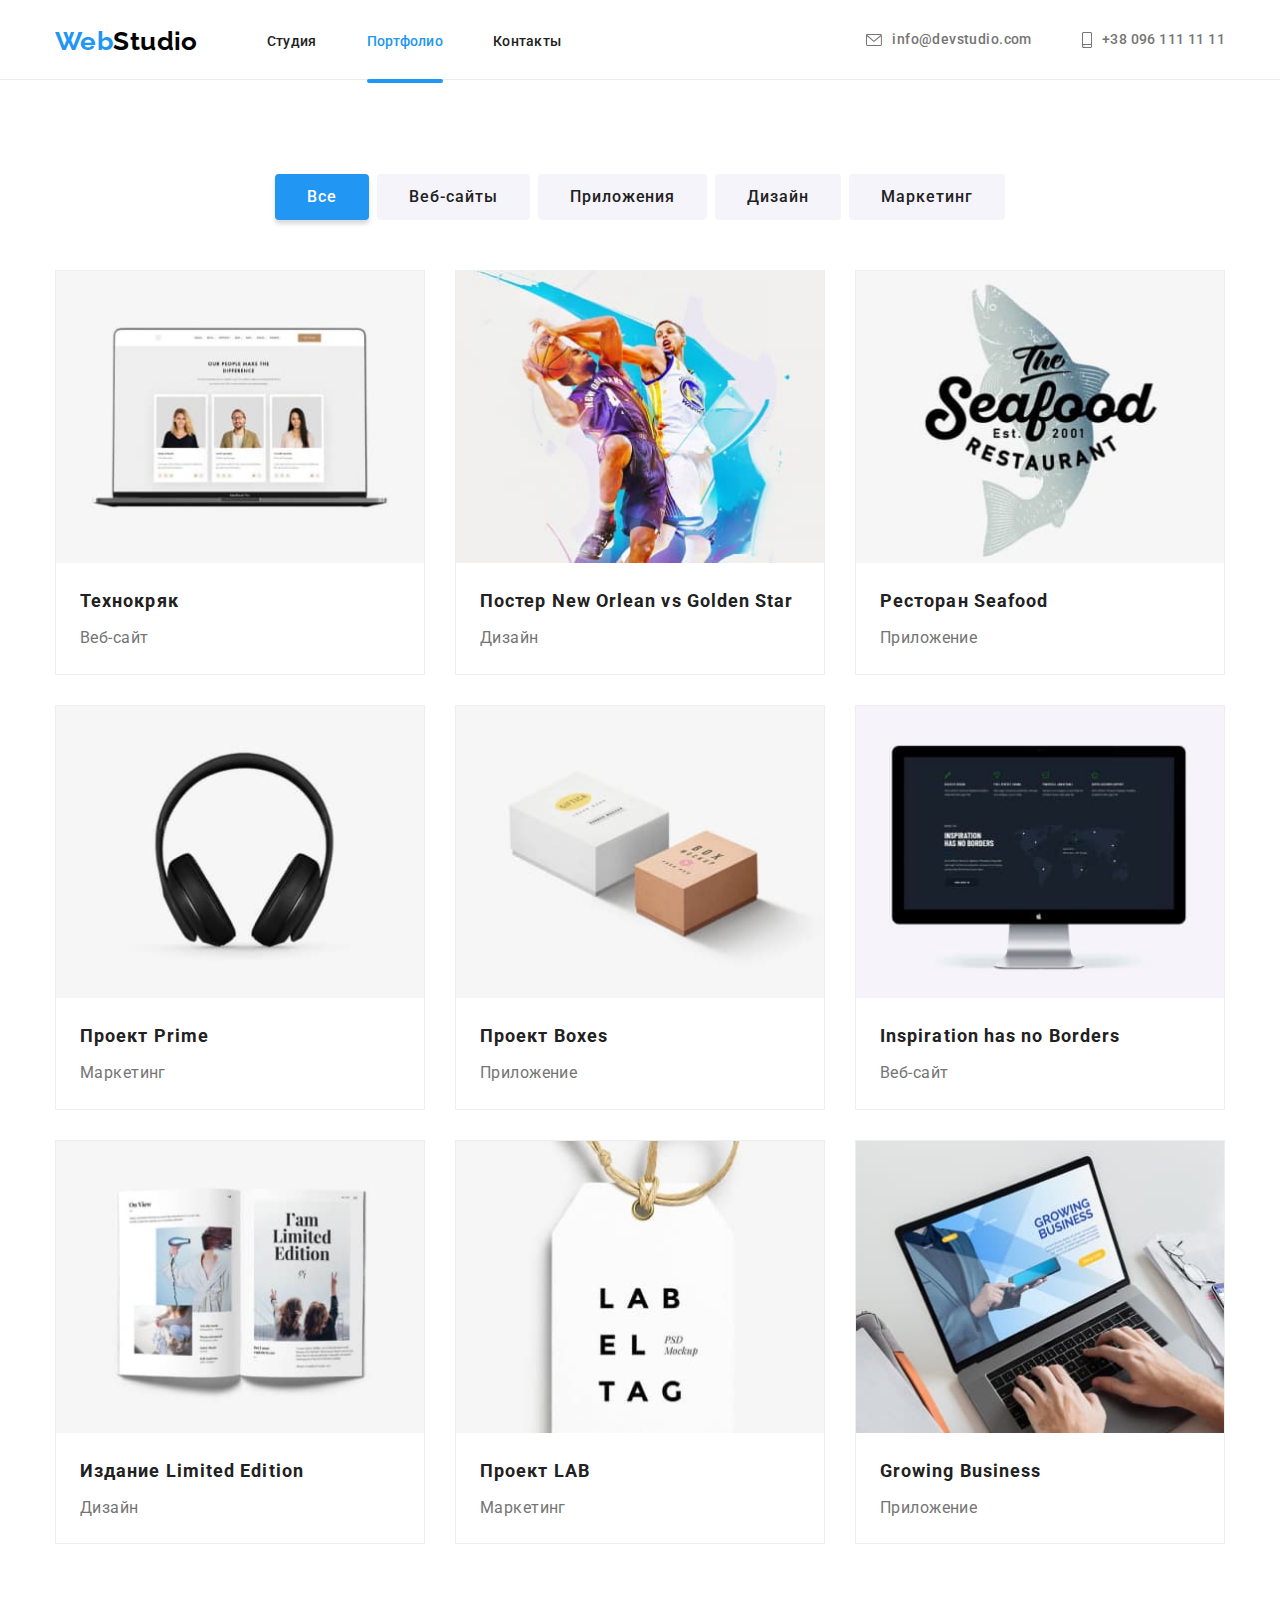
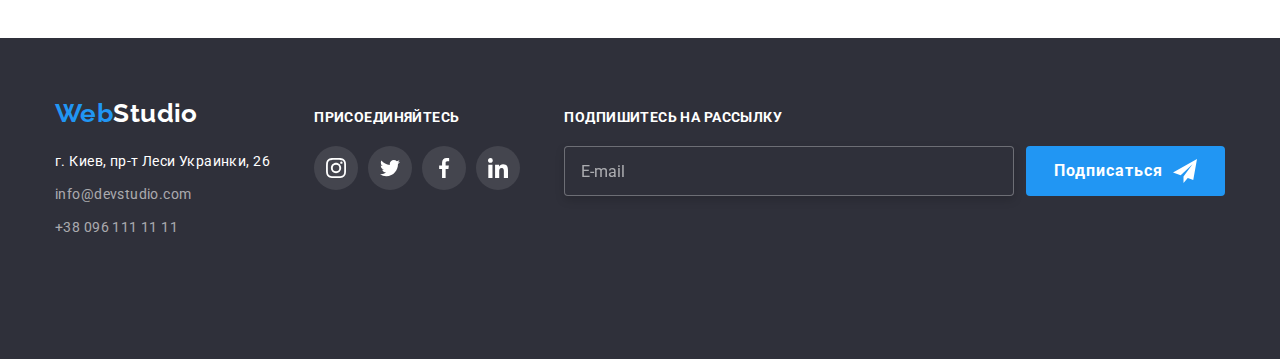
==== portfolio.html @ 96daaaf6 "Добавляет адаптивную верстку" ====
<!DOCTYPE html>
<html lang="ru">

<head>
    <meta charset="UTF-8">
    <meta http-equiv="X-UA-Compatible" content="IE=edge">
    <meta name="viewport" content="width=device-width, initial-scale=1.0">
    <title>WebStudio</title>
    <link rel="stylesheet" href="https://cdnjs.cloudflare.com/ajax/libs/modern-normalize/1.0.0/modern-normalize.min.css">
    <link rel="preconnect" href="https://fonts.gstatic.com">
    <link href="https://fonts.googleapis.com/css2?family=Raleway:wght@700&family=Roboto:wght@400;500;700;900&display=swap"
        rel="stylesheet">
    <link rel="stylesheet" href="./css/styles.min.css">

</head>

<body>

    <!-- Шапка сайта -->

    <header class="header">
        <div class="container header__container">
            <nav class="header__navigation">
                <a href="./" class="logo"><span class="logo__first">Web</span>Studio</a>   
                <button class="menu-button" type="button">
                    <svg width="40" height="40" aria-label="Переключатель мобильного меню">
                        <use class="icon-menu" href="./images/icons/icons.svg#menu"></use>
                        <use class="icon-close_menu" href="./images/icons/icons.svg#close_menu"></use>
                    </svg>
                </button>
                <div class="menu-container">
                    <ul class="menu list">
                        <li class="menu__item"><a class="link menu__link" href="./index.html">Студия</a></li>
                        <li class="menu__item"><a class="link menu__link current" href="./portfolio.html">Портфолио</a></li>
                        <li class="menu__item"><a class="link menu__link" href="">Контакты</a></li>
                    </ul>               
        
                    <ul class="list contacts-us__list">
                        <li class="contacts-us__item">
                            <a href="mailto:info@devstudio.com" class="link contacts-us__link">
                                <svg class="contacts-us__icon" width="16" height="12">
                                    <use href="./images/icons/icons.svg#envelope"></use>
                                </svg>
                                info@devstudio.com</a>
                        </li>
                        <li class="contacts-us__item">
                            <a href="tel:+380961111111" class="link contacts-us__link">
                                <svg class="contacts-us__icon" width="10" height="16">
                                    <use href="./images/icons/icons.svg#smartphone"></use>
                                </svg>  
                            +38 096 111 11 11</a>
                        </li>  
                    </ul>
                </div> 
            </nav>
         </div>
    </header>

    <!-- Наши проекты -->
    
<main>

    <section class="card-set section">
        <div class="container">
            <h1 class="visually-hidden">Наши проекты</h1>
            <ul class="list card-set__projects">
                <li class="card-set__item"><button type="button" class="button button__primary--active">Все</button></li>
                <li class="card-set__item"><button type="button" class="button button__primary">Веб-сайты</button></li>
                <li class="card-set__item"><button type="button" class="button button__primary">Приложения</button></li>
                <li class="card-set__item"><button type="button" class="button button__primary">Дизайн</button></li>
                <li class="card-set__item"><button type="button" class="button button__primary">Маркетинг</button></li>
            </ul>
            
            <ul class="list projects">
                <li class="projects__item">
                    <a class="link projects__link" href="">
                        <div class="projects__overlay">
                            <p class="projects__text">Технокряк это современная площадка распространения коронавируса. Компании используют эту платформу для цифрового шпионажа и атак на защищённые сервера конкурентов.</p>
                            <img src="./images/portfolio/img-0.jpg" alt="" width="370">
                        </div>
                    <div class="projects__description">
                        <h2 class="projects__title">Технокряк</h2>
                        <p class="projects__direction">Веб-сайт</p>
                    </div>
                    </a>
                </li>
                <li class="projects__item">
                    <a class="link projects__link" href="">
                        <div class="projects__overlay">
                            <p class="projects__text">Технокряк это современная площадка распространения коронавируса. Компании используют эту платформу для цифрового шпионажа и атак на защищённые сервера конкурентов.</p>
                            <img src="./images/portfolio/img-1.jpg" alt="" width="370">
                        </div>
                    <div class="projects__description">
                        <h2 class="projects__title">Постер New Orlean vs Golden Star</h2>
                        <p class="projects__direction">Дизайн</p>
                    </div>
                    </a>
                </li>
                <li class="projects__item">
                    <a class="link projects__link" href="">
                        <div class="projects__overlay">
                            <p class="projects__text">Технокряк это современная площадка распространения коронавируса. Компании используют эту платформу для цифрового шпионажа и атак на защищённые сервера конкурентов.</p>
                            <img src="./images/portfolio/img-2.jpg" alt="" width="370">
                        </div>
                    <div class="projects__description">
                        <h2 class="projects__title">Ресторан Seafood</h2>
                        <p class="projects__direction">Приложение</p>
                    </div>
                    </a>
                </li>
                <li class="projects__item">
                    <a class="link projects__link" href="">
                        <div class="projects__overlay">
                            <p class="projects__text">Технокряк это современная площадка распространения коронавируса. Компании используют эту платформу для цифрового шпионажа и атак на защищённые сервера конкурентов.</p>
                            <img src="./images/portfolio/img-3.jpg" alt="" width="370">
                        </div>
                    <div class="projects__description">
                        <h2 class="projects__title">Проект Prime</h2>
                        <p class="projects__direction">Маркетинг</p>
                    </div>
                    </a>
                </li>
                <li class="projects__item">
                    <a class="link projects__link" href="">
                        <div class="projects__overlay">
                            <p class="projects__text">Технокряк это современная площадка распространения коронавируса. Компании используют эту платформу для цифрового шпионажа и атак на защищённые сервера конкурентов.</p>
                            <img src="./images/portfolio/img-4.jpg" alt="" width="370">
                        </div>
                    <div class="projects__description">
                        <h2 class="projects__title">Проект Boxes</h2>
                        <p class="projects__direction">Приложение</p>
                    </div>
                    </a>
                </li>
                <li class="projects__item">
                    <a class="link projects__link" href="">
                        <div class="projects__overlay">
                            <p class="projects__text">Технокряк это современная площадка распространения коронавируса. Компании используют эту платформу для цифрового шпионажа и атак на защищённые сервера конкурентов.</p>
                            <img src="./images/portfolio/img-5.jpg" alt="" width="370">
                        </div>
                    <div class="projects__description">
                        <h2 class="projects__title">Inspiration has no Borders</h2>
                        <p class="projects__direction">Веб-сайт</p>
                    </div>
                    </a>
                </li>
                <li class="projects__item">
                    <a class="link projects__link" href="">
                        <div class="projects__overlay">
                            <p class="projects__text">Технокряк это современная площадка распространения коронавируса. Компании используют эту платформу для цифрового шпионажа и атак на защищённые сервера конкурентов.</p>
                            <img src="./images/portfolio/img-6.jpg" alt="" width="370">
                        </div>
                    <div class="projects__description">
                        <h2 class="projects__title">Издание Limited Edition</h2>
                        <p class="projects__direction">Дизайн</p>
                    </div>
                    </a>
                </li>
                <li class="projects__item">
                    <a class="link projects__link" href="">
                        <div class="projects__overlay">
                            <p class="projects__text">Технокряк это современная площадка распространения коронавируса. Компании используют эту платформу для цифрового шпионажа и атак на защищённые сервера конкурентов.</p>
                            <img src="./images/portfolio/img-7.jpg" alt="" width="370">
                        </div>
                    <div class="projects__description">
                        <h2 class="projects__title">Проект LAB</h2>
                        <p class="projects__direction">Маркетинг</p>
                    </div>
                    </a>
                </li>
                <li class="projects__item">
                    <a class="link projects__link" href="">
                        <div class="projects__overlay">
                            <p class="projects__text">Технокряк это современная площадка распространения коронавируса. Компании используют эту платформу для цифрового шпионажа и атак на защищённые сервера конкурентов.</p>
                            <img src="./images/portfolio/img-8.jpg" alt="" width="370">
                        </div>
                    <div class="projects__description">
                        <h2 class="projects__title">Growing Business</h2>
                        <p class="projects__direction">Приложение</p>
                    </div>
                    </a>
                </li>
                
            </ul>
        </div>                
    </section>
</main>
        
      <!-- Футер -->

      <footer class="section footer">
        <div class="container footer__item">
            <div class="footer__contacts">
                <div class="footer__address">
                    <a href="./" class="logo logo--write"><span class="logo__first">Web</span>Studio</a>
                </div>
                <address>
                    <p  class="footer__title">г. Киев, пр-т Леси Украинки, 26</p>
                    <ul class="list footer__list">
                        <li class="footer__mail"><a href="mailto:info@devstudio.com" class="link footer__link">info@devstudio.com</a></li>
                        <li class="tel"><a href="tel:+380961111111" class="link footer__link">+38 096 111 11 11</a></li>
                    </ul>
                </address>
            </div>
            
            <div class="connection">
                <p class="connection__text">присоединяйтесь</p>
            <ul class="list connection__list">
                <li class="connection__item">
                    <a class="link connection__link" href="" target="_blank" rel="noopener noreferrer">
                        <svg class="icon" width="20" height="20">
                            <use href="./images/icons/icons.svg#instagram"></use>
                        </svg>
                    </a>
                </li>
                <li class="connection__item">
                    <a class="link connection__link" href="" target="_blank" rel="noopener noreferrer">
                        <svg class="icon" width="20" height="20">
                            <use href="./images/icons/icons.svg#twitter"></use>
                        </svg>
                    </a>
                </li>
                <li class="connection__item">
                    <a class="link connection__link" href="" target="_blank" rel="noopener noreferrer">
                        <svg class="icon" width="20" height="20">
                            <use href="./images/icons/icons.svg#facebook"></use>
                        </svg>
                    </a>
                </li>
                <li class="connection__item">
                    <a class="link connection__link" href="" target="_blank" rel="noopener noreferrer">
                        <svg class="icon" width="20" height="20">
                            <use href="./images/icons/icons.svg#linkedin"></use>
                        </svg>
                    </a>
                </li>
            </ul>
            </div>

            <!-- Форма в футере -->

            <div class="footer-form">
                <p class="footer-form__text">Подпишитесь на рассылку</p>
                <form class="subscription">                        
                        <div class="subscription__mail">
                            <label for="mail"></label>
                            <input type="email" class="subscription__input" name="mail" id="mail" placeholder="E-mail" />
                        </div>                  
                        <div class="footer-form__button">
                            <button class="button subscription__button" type="submit">Подписаться
                                <svg class="subscription__icon subscription__icon--end" width="24" height="24">
                                    <use href="./images/icons/icons.svg#icon-send"></use>
                                </svg>
                            </button>
                        </div>                       
                </form>
            </div>
        </div>    
    </footer>  
</body>

</html>
---- css/styles.min.css ----
:root{--primary-text-color: #757575;--title-text-color: #212121;--accent-color: #2196f3;--primary-write-color: #ffffff;--complementary-color: rgba(255, 255, 255, 0.6);--background-button-color: #f5f4fa;--logo-color: #000000;--background-section-color: #2f303a;--secondary-bg-color: #188ce8;--regular-font-weight: 400;--medium-font-weight: 500;--bold-font-weight: 700;--black-font-weight: 900;--main-font-size: 14px;--secondary-font-size: 16px;--main-transition: 250ms cubic-bezier(0.4, 0, 0.2, 1)}.hero__button:hover,.hero__button:focus,.button__modal-send:hover,.button__modal-send:focus{background-color:var(--secondary-bg-color);box-shadow:0px 4px 4px rgba(0,0,0,0.15)}body{background-color:var(--primary-write-color);color:var(--primary-text-color);font-family:Roboto, sans-serif;font-weight:var(--regular-font-weight);font-size:var(--main-font-size);line-height:1.7;letter-spacing:0.03em}.visually-hidden{position:absolute !important;clip:rect(1px 1px 1px 1px);clip:rect(1px, 1px, 1px, 1px);padding:0 !important;border:0 !important;height:1px !important;width:1px !important;overflow:hidden}h1,h2,h3,h4,h5,h6,p,ul{margin:0px;padding:0px}.link{text-decoration:none;color:inherit}.list{list-style:none}.section{width:100%}@media screen and (max-width: 480px), screen and (min-width: 480px){.section{padding-bottom:60px}}@media screen and (min-width: 768px){.section{padding-bottom:60px}}@media screen and (min-width: 1200px){.section{padding-bottom:94px}}img{display:block;max-width:100%;height:auto}.button{color:var(--primary-write-color);background-color:var(--accent-color);font-weight:var(--bold-font-weight);font-size:var(--secondary-font-size);line-height:1.87;align-items:center;text-align:center;letter-spacing:0.06em;cursor:pointer;padding:10px 32px;border:transparent;border-radius:4px;transition:background-color var(--main-transition),box-shadow var(--main-transition)}.logo{font-family:raleway, sans-serif;color:var(--logo-color);font-weight:var(--bold-font-weight);font-size:26px;line-height:1.2;text-decoration:none}@media screen and (max-width: 480px), screen and (min-width: 480px){.logo{padding-top:16px;padding-bottom:16px}}.logo__first{color:var(--accent-color)}.container{margin-left:auto;margin-right:auto;padding-left:15px;padding-right:15px}@media screen and (max-width: 480px), screen and (min-width: 480px){.container{width:480px}}@media screen and (min-width: 768px){.container{width:768px}}@media screen and (min-width: 1200px){.container{width:1200px}}.header{display:flex;border-bottom:1px solid #ECECEC}@media screen and (min-width: 480px), screen and (max-width: 480px){.header{height:60px}}@media screen and (min-width: 768px){.header{height:80px}}@media screen and (min-width: 1200px){.header{display:flex}}.header__navigation{display:flex;align-items:center}@media screen and (max-width: 480px), screen and (min-width: 480px){.header__navigation{justify-content:space-between}}@media screen and (min-width: 1200px){.header__navigation{display:flex;align-items:center}}@media screen and (min-width: 768px){.menu-button{display:none}}@media screen and (max-width: 480px), screen and (min-width: 480px){.menu-container{display:none}}@media screen and (min-width: 768px){.menu-container{display:block;display:flex;justify-content:center}}@media screen and (min-width: 768px){.menu__list{display:flex;margin-left:auto}}.menu{display:flex}@media screen and (min-width: 1200px){.menu{margin-left:auto;align-items:center}}@media screen and (min-width: 768px){.menu__item:not(:last-child){margin-right:50px}}@media screen and (min-width: 1200px){.menu__item:not(:last-child){margin-right:50px}}.menu__link{display:block;padding-top:32px;padding-bottom:32px}.menu,.menu__link{color:var(--title-text-color);font-weight:var(--medium-font-weight);line-height:1.14;list-style:none;letter-spacing:0.02em;transition:color var(--main-transition)}.menu:hover,.menu:focus,.menu__link:hover,.menu__link:focus{color:var(--accent-color)}.menu__link.current{color:var(--accent-color)}.menu__item{position:relative;align-items:baseline}.menu__link.current::after{content:'';position:absolute;bottom:-1px;left:0;width:100%;height:4px;background:#2196F3;border-radius:2px}.contacts-us__list{display:flex;margin-left:auto}@media screen and (min-width: 768px){.contacts-us__list{display:inline;margin-left:84px;padding-top:21px;padding-bottom:21px}}@media screen and (min-width: 1200px){.contacts-us__list{display:flex;margin-left:305px;padding-top:0;padding-bottom:0}}@media screen and (min-width: 1200px){.contacts-us__item:not(:first-child){margin-left:50px}}@media screen and (min-width: 768px){.contacts-us__item:not(:last-child){margin-bottom:4px}}.contacts-us__link{display:flex;color:var(--primary-text-color);font-weight:var(--medium-font-weight);line-height:1.14;align-items:center;transition:color var(--main-transition)}.contacts-us__link:hover,.contacts-us__link:focus{color:var(--accent-color)}@media screen and (min-width: 768px){.contacts-us__link{padding-top:0;padding-bottom:0}}@media screen and (min-width: 1200px){.contacts-us__link{padding-top:32px;padding-bottom:32px}}.contacts-us__icon{margin-right:10px;fill:currentColor;display:inline-block}.hero{display:flex;background-color:var(--background-section-color);text-align:center;max-width:1600px;margin-left:auto;margin-right:auto;background-image:linear-gradient(rgba(47,48,58,0.4), rgba(47,48,58,0.4)),url(../images/hero/fonhero.jpg);background-size:cover;background-repeat:no-repeat;background-position:center}@media screen and (max-width: 480px), screen and (min-width: 480px){.hero{padding-top:118px;padding-bottom:118px}}@media screen and (min-width: 768px){.hero{padding-top:118px;padding-bottom:118px}}@media screen and (min-width: 1200px){.hero{padding-top:200px;padding-bottom:200px}}.hero__title{color:var(--primary-write-color);font-weight:var(--black-font-weight);text-align:center;letter-spacing:0.06em;text-transform:uppercase;margin-bottom:30px;margin-left:auto;margin-right:auto}@media screen and (max-width: 480px), screen and (min-width: 480px){.hero__title{font-size:26px;line-height:1.61}}@media screen and (min-width: 768px){.hero__title{font-size:26px;line-height:1.61}}@media screen and (min-width: 1200px){.hero__title{font-size:44px;line-height:1.36}}@media screen and (max-width: 480px), screen and (min-width: 480px){.features{padding-top:60px}}@media screen and (min-width: 768px){.features{padding-top:60px}}@media screen and (min-width: 1200px){.features{padding-top:94px}}@media screen and (min-width: 768px){.features__item{width:calc((100%-60px) / 2);width:354px;margin-right:30px;margin-bottom:30px}}@media screen and (min-width: 1200px){.features__item{width:270px}}.features__item::before{content:"";display:inline-flex;height:120px;background-repeat:no-repeat;background-position:center;background-color:var(--background-button-color);border-radius:4px;margin-bottom:30px}@media screen and (max-width: 480px), screen and (min-width: 480px){.features__item::before{width:450px}}@media screen and (min-width: 768px){.features__item::before{width:354px}}@media screen and (min-width: 1200px){.features__item::before{width:270px}}.features__icon-antenna::before{background-image:url(../images/icons/antenna.svg)}.features__icon-clock::before{background-image:url(../images/icons/clock.svg)}.features__icon-diagram::before{background-image:url(../images/icons/diagram.svg)}.features__icon-astronaut::before{background-image:url(../images/icons/astronaut.svg)}@media screen and (min-width: 768px){.features__list{display:flex;flex-wrap:wrap;margin-right:-30px;margin-bottom:-30px}}@media screen and (min-width: 1200px){.features__list{display:flex}}.features__heading,.features__item-title{color:var(--title-text-color)}.features__item-title{font-size:var(--main-font-size);font-weight:var(--bold-font-weight);line-height:1.14;letter-spacing:0.03em;text-transform:uppercase;margin-bottom:10px}@media screen and (max-width: 480px), screen and (min-width: 480px){.features__item-title{text-align:center}}@media screen and (min-width: 768px){.features__item-title{text-align:start}}@media screen and (min-width: 1200px){.features__item-title{text-align:start}}@media screen and (max-width: 480px), screen and (min-width: 480px){.work-list{display:none}}@media screen and (min-width: 1200px){.work-list{display:block}}.work-list__list{display:flex}.work-list__heading{color:var(--title-text-color);font-weight:var(--bold-font-weight);font-size:36px;line-height:1.16;text-align:center}.work-list__heading{margin-bottom:50px}.work-list__item{position:relative}.work-list__item:not(:last-child){margin-right:30px}.work-list__text-image{position:absolute;display:flex;background-color:rgba(47,48,58,0.8);bottom:0;width:100%;height:70px;font-weight:var(--bold-font-weight);font-size:var(--main-font-size);line-height:1.14;align-items:center;justify-content:center;text-transform:uppercase;color:#FFFFFF}.team{background-color:#f5f4fa}@media screen and (max-width: 480px), screen and (min-width: 480px){.team{padding-top:60px}}@media screen and (min-width: 1200px){.team{padding-top:94px}}@media screen and (max-width: 480px), screen and (min-width: 480px){.team__list{display:flex;flex-wrap:wrap;justify-content:center}}@media screen and (min-width: 768px){.team__list{margin-right:-30px;margin-bottom:-30px}}@media screen and (min-width: 1200px){.team__list,.team__social-list{display:inline-flex}}@media screen and (min-width: 1200px){.team__card:not(:last-child){margin-right:30px}}.team__name{color:var(--title-text-color);font-weight:var(--medium-font-weight);font-size:var(--secondary-font-size);line-height:1.18;text-align:center;margin-bottom:10px}.team__profession{font-size:var(--secondary-font-size);line-height:1.18;text-align:center;margin-bottom:16px}.team__social-link{display:flex;justify-content:center;align-items:center;width:44px;height:44px;border-radius:50%;fill:#AFB1B8;transition:background-color var(--main-transition),fill var(--main-transition)}.team__social-link:hover,.team__social-link:focus{background-color:var(--accent-color);fill:var(--primary-write-color)}@media screen and (max-width: 480px), screen and (min-width: 480px){.team__social-item{display:inline-flex}}.team__social-item:not(:last-child){margin-right:10px}.team__heading{color:var(--title-text-color);font-weight:var(--bold-font-weight);text-align:center}@media screen and (max-width: 480px), screen and (min-width: 480px){.team__heading{font-size:28px;line-height:1.17;margin-bottom:30px}}@media screen and (min-width: 768px){.team__heading{font-size:28px;line-height:1.17;margin-bottom:30px}}@media screen and (min-width: 1200px){.team__heading{font-size:36px;line-height:1.16;margin-bottom:50px}}.team__card{background-color:var(--primary-write-color);box-shadow:0px 1px 3px rgba(0,0,0,0.12),0px 1px 1px rgba(0,0,0,0.14),0px 2px 1px rgba(0,0,0,0.2);border-radius:0px 0px 4px 4px;text-align:center}@media screen and (max-width: 480px), screen and (min-width: 480px){.team__card{margin-bottom:30px}}@media screen and (min-width: 768px){.team__card{width:calc((100%-60px) / 2);width:354px;margin-right:30px;margin-bottom:30px}}@media screen and (min-width: 1200px){.team__card{max-width:270px}}@media screen and (max-width: 480px), screen and (min-width: 480px){.team__photo{display:inline;justify-content:center;width:450px}}@media screen and (min-width: 768px){.team__photo{width:354px}}@media screen and (min-width: 1200px){.team__photo{width:270px}}.team__contacts{padding:30px 32px 30px 32px;justify-content:center}@media screen and (max-width: 480px), screen and (min-width: 480px){.work-list{display:none}}@media screen and (min-width: 1200px){.work-list{display:block}}.work-list__list{display:flex}.work-list__heading{color:var(--title-text-color);font-weight:var(--bold-font-weight);font-size:36px;line-height:1.16;text-align:center}.work-list__heading{margin-bottom:50px}.work-list__item{position:relative}.work-list__item:not(:last-child){margin-right:30px}.work-list__text-image{position:absolute;display:flex;background-color:rgba(47,48,58,0.8);bottom:0;width:100%;height:70px;font-weight:var(--bold-font-weight);font-size:var(--main-font-size);line-height:1.14;align-items:center;justify-content:center;text-transform:uppercase;color:#FFFFFF}@media screen and (max-width: 480px), screen and (min-width: 480px){.clients{padding-top:60px}}@media screen and (min-width: 768px){.clients{padding-top:60px}}@media screen and (min-width: 1200px){.clients{padding-top:94px}}.clients__heading{font-weight:var(--bold-font-weight);text-align:center;color:var(--title-text-color)}@media screen and (max-width: 480px), screen and (min-width: 480px){.clients__heading{font-size:28px;line-height:1.17;margin-bottom:30px}}@media screen and (min-width: 768px){.clients__heading{font-size:28px;line-height:1.17;margin-bottom:30px}}@media screen and (min-width: 1200px){.clients__heading{font-size:36px;line-height:1.16;margin-bottom:50px}}.clients__list{display:flex;flex-wrap:wrap}@media screen and (max-width: 480px), screen and (min-width: 480px){.clients__list{display:flex;flex-wrap:wrap;margin-right:-15px;margin-bottom:-30px}}@media screen and (min-width: 768px){.clients__list{display:flex;flex-wrap:wrap;margin-right:-30px;margin-bottom:-30px}}.clients__link{display:inline-flex;width:170px;height:92px;border:1px solid #AFB1B8;border-radius:4px;justify-content:center;align-items:center;fill:#AFB1B8;transition:fill var(--main-transition),border-color var(--main-transition)}.clients__link:hover,.clients__link:focus{fill:var(--accent-color);border-color:var(--accent-color)}@media screen and (max-width: 480px), screen and (min-width: 480px){.clients__link{width:210px}}@media screen and (min-width: 768px){.clients__link{width:226px}}@media screen and (min-width: 1200px){.clients__link{width:170px}}@media screen and (max-width: 480px), screen and (min-width: 480px){.clients__item{width:calc((100%-60px) / 2);width:210px;margin-right:15px;margin-bottom:30px}}@media screen and (min-width: 768px){.clients__item{width:calc((100%-60px) / 3);width:226px;margin-right:30px;margin-bottom:30px}}@media screen and (min-width: 1200px){.clients__item{width:170px}}.footer{background-color:var(--background-section-color);padding-top:60px;padding-bottom:60px}@media screen and (min-width: 768px) and (max-width: 1199px){.footer-adr:not(:last-child){margin-bottom:60px}}@media screen and (max-width: 480px), screen and (min-width: 480px){.footer__item{margin-left:auto;margin-right:auto}}@media screen and (min-width: 768px){.footer__item{display:flex;flex-wrap:wrap;justify-content:center}}@media screen and (min-width: 1200px){.footer__item{display:flex;justify-content:space-between;align-items:baseline}}@media screen and (max-width: 480px), screen and (min-width: 480px){.footer__contacts{text-align:center;margin-bottom:60px}}@media screen and (min-width: 768px){.footer__contacts{margin-right:165px}}@media screen and (min-width: 1200px){.footer__contacts{margin-right:0;text-align:start}}.footer__address{display:inline-block;margin-bottom:20px}.footer__address .logo{padding:0}.logo--write{color:var(--primary-write-color)}.footer__title{font-style:normal;color:var(--primary-write-color);line-height:1.7;margin-bottom:9px}.footer__link{font-style:normal;list-style:none;color:var(--complementary-color);line-height:1.7;transition:color var(--main-transition)}.footer__link:hover,.footer__link:focus{color:var(--accent-color)}.footer__mail{margin-bottom:9px}@media screen and (max-width: 480px), screen and (min-width: 480px){.connection{text-align:center;margin-bottom:60px}}@media screen and (min-width: 768px) and (max-width: 1199px){.connection{text-align:center}}@media screen and (min-width: 1200px){.connection{text-align:start}}.connection__text{font-weight:var(--bold-font-weight);line-height:1.14;text-transform:uppercase;color:var(--primary-write-color);margin-bottom:20px}.connection__list{display:inline-flex}.connection__link{display:flex;background-color:rgba(255,255,255,0.1);justify-content:center;align-items:center;width:44px;height:44px;border-radius:50%;fill:#FFFFFF;transition:background-color var(--main-transition)}.connection__link:hover,.connection__link:focus{background-color:var(--accent-color)}.connection__item:not(:last-child){margin-right:10px}.footer-form__text{color:var(--primary-write-color);font-weight:var(--bold-font-weight);line-height:1.14;text-transform:uppercase;margin-bottom:20px}@media screen and (max-width: 480px), screen and (min-width: 480px){.footer-form__text{text-align:center}}@media screen and (min-width: 768px) and (max-width: 1199px){.footer-form__text{text-align:center}}@media screen and (min-width: 1200px){.footer-form__text{text-align:start}}.subscription{display:flex;align-items:center}@media screen and (max-width: 480px), screen and (min-width: 480px){.subscription{display:block}}@media screen and (min-width: 768px){.subscription{display:block}}@media screen and (min-width: 1200px){.subscription{display:flex}}@media screen and (max-width: 480px), screen and (min-width: 480px){.subscription__mail{margin-bottom:20px}}@media screen and (min-width: 768px){.subscription__mail{margin-bottom:20px}}@media screen and (min-width: 768px) and (min-width: 1200px){.subscription__mail{margin-bottom:0}}.subscription__input{width:358px;height:50px;border:1px solid rgba(255,255,255,0.3);font-size:var(--secondary-font-size);line-height:1.25;color:rgba(255,255,255,0.6);filter:drop-shadow(0px 4px 4px rgba(0,0,0,0.15));border-radius:4px;padding-left:16px;background:var(--background-section-color)}.subscription__input::placeholder{font-size:var(--secondary-font-size);line-height:1.25;color:rgba(255,255,255,0.6)}@media screen and (max-width: 480px), screen and (min-width: 480px){.subscription__input{width:450px}}@media screen and (min-width: 768px) and (max-width: 1199px){.subscription__input{width:450px}}@media screen and (max-width: 480px), screen and (min-width: 480px){.footer-form__button{display:flex}}@media screen and (min-width: 768px) and (max-width: 1199px){.footer-form__button{display:flex}}.subscription__button{display:inline-flex;padding:10px 28px 10px 28px}.subscription__button:hover,.subscription__button:focus{background-color:var(--secondary-bg-color)}@media screen and (max-width: 480px), screen and (min-width: 480px){.subscription__button{margin-left:auto;margin-right:auto}}@media screen and (min-width: 768px) and (max-width: 1199px){.subscription__button{margin-left:auto;margin-right:auto}}@media screen and (min-width: 1200px){.subscription__button{margin-left:12px}}.subscription__icon--end{margin-left:10px}.card-set{padding-top:94px}.card-set__projects{display:flex;justify-content:center;margin-bottom:50px}.card-set__item:not(:last-child){margin-right:8px}.button__primary{color:var(--title-text-color);background-color:var(--background-button-color);font-weight:var(--medium-font-weight);line-height:1.62}.button__primary:hover,.button__primary:focus{color:var(--primary-write-color);background-color:var(--accent-color);box-shadow:0px 4px 4px rgba(0,0,0,0.15)}.button__primary--active{color:var(--primary-write-color);background-color:var(--accent-color);font-weight:var(--medium-font-weight);line-height:1.62;box-shadow:0px 4px 4px rgba(0,0,0,0.15)}.projects{display:flex;flex-wrap:wrap;margin-right:-30px;margin-bottom:-30px}.projects__title{color:var(--title-text-color);font-weight:var(--bold-font-weight);font-size:18px;line-height:2;letter-spacing:0.06em}.projects__direction{color:var(--primary-text-color);font-weight:var(--regular-font-weight);font-size:var(--secondary-font-size);line-height:1.9}.projects__title{margin-bottom:4px}.projects__item{background-color:var(--primary-write-color);flex-basis:calc((100%-60px) / 3);max-width:370px;margin-right:30px;margin-bottom:30px;border:1px solid #eeeeee}.projects__overlay{position:relative;overflow:hidden}.projects__text{position:absolute;width:100%;height:100%;padding:63px 24px 63px 24px;color:var(--primary-write-color);font-size:18px;line-height:1.55;background-color:rgba(33,150,243,0.9);opacity:0;transform:translatey(100%);transition:transform var(--main-transition),opacity var(--main-transition)}.projects__link:hover .projects__text,.projects__link:focus .projects__text{opacity:1;transform:translatey(0)}.projects__link{display:block;transition:box-shadow var(--main-transition)}.projects__link:hover,.projects__link:focus{box-shadow:0px 1px 1px rgba(0,0,0,0.12),0px 4px 4px rgba(0,0,0,0.06),1px 4px 6px rgba(0,0,0,0.16)}.projects__description{padding:20px 24px}.backdrop{position:fixed;top:0;left:0;width:100%;height:100%;background-color:rgba(0,0,0,0.2);opacity:1;transition:opacity var(--main-transition)}.backdrop.is-hidden{visibility:hidden;opacity:0;pointer-events:none}.backdrop.is-hidden .modal{transform:translate(-50%, -50%) scale(1.02)}.modal{position:absolute;left:50%;top:50%;min-width:528px;min-height:581px;background-color:#FFFFFF;box-shadow:0px 1px 3px rgba(0,0,0,0.12),0px 1px 1px rgba(0,0,0,0.14),0px 2px 1px rgba(0,0,0,0.2);border-radius:4px;visibility:visible;padding-top:40px;padding-left:40px;padding-right:40px;padding-bottom:40px;transform:translate(-50%, -50%) scale(1);transition:transform var(--main-transition)}.modal__close{position:absolute;display:flex;align-items:center;justify-content:center;top:8px;right:8px;width:30px;height:30px;border-radius:50%;background-color:#ffffff;border:1px solid rgba(0,0,0,0.1);transition:fill var(--main-transition)}.modal__close:hover,.modal__close:focus{cursor:pointer;fill:var(--accent-color)}.modal__heading{font-weight:var(--bold-font-weight);font-size:20px;line-height:1.15;text-align:center;color:var(--title-text-color);padding-bottom:12px}.modal-form__name,.modal-form__tel,.modal-form__mail{margin-bottom:10px}.modal-form__label,.check{font-weight:var(--regular-font-weight);font-size:12px;line-height:1.16;letter-spacing:0.01em;color:var(--primary-text-color)}.modal-form__line{position:relative}.modal-form__input{width:100%;height:40px;padding-left:42px;border:1px solid rgba(33,33,33,0.2);border-radius:4px;cursor:pointer;outline:0;transition:border var(--main-transition)}.modal-form__input:focus{border:1px solid var(--accent-color);outline-color:var(--accent-color)}.modal-form__input:focus+.modal-form__icon{fill:var(--accent-color)}.modal-form__icon{position:absolute;left:12px;top:50%;transform:translateY(-50%);transition:fill var(--main-transition)}.modal-form__comment{margin-bottom:20px}.modal-form__comment-input{width:100%;resize:none;border:1px solid rgba(33,33,33,0.2);border-radius:4px;cursor:pointer;padding:12px 16px 12px 16px;outline:0;transition:outline-color var(--main-transition),border var(--main-transition)}.modal-form__comment-input::placeholder{font-size:12px;line-height:1.16;letter-spacing:0.01em;color:rgba(117,117,117,0.5)}.modal-form__comment-input:focus{border:1px solid var(--accent-color);outline-color:var(--accent-color)}.modal-form__agreement{margin-bottom:30px}.modal-form__check-label{display:flex;align-items:center;justify-content:center;cursor:pointer}.modal-form__check{position:absolute;-webkit-appearance:none;-moz-appearance:none;appearance:none}.modal-form__check:checked+.modal-form__icon-check{background-color:var(--accent-color);background-image:var(--accent-color);border-radius:2px}.modal-form__icon-check{display:inline-block;width:16px;height:15px;background-image:url(../images/icons/border-check.svg);background-color:#fff;margin-right:7px;transition:background-color var(--main-transition)}.modal-form__checkbox-text{line-height:1.71;color:var(--primary-text-color)}.modal-form__link{color:var(--accent-color)}.button__modal-send{display:block;padding:10px 55px 10px 55px;margin-left:auto;margin-right:auto}
/*# sourceMappingURL=styles.min.css.map */
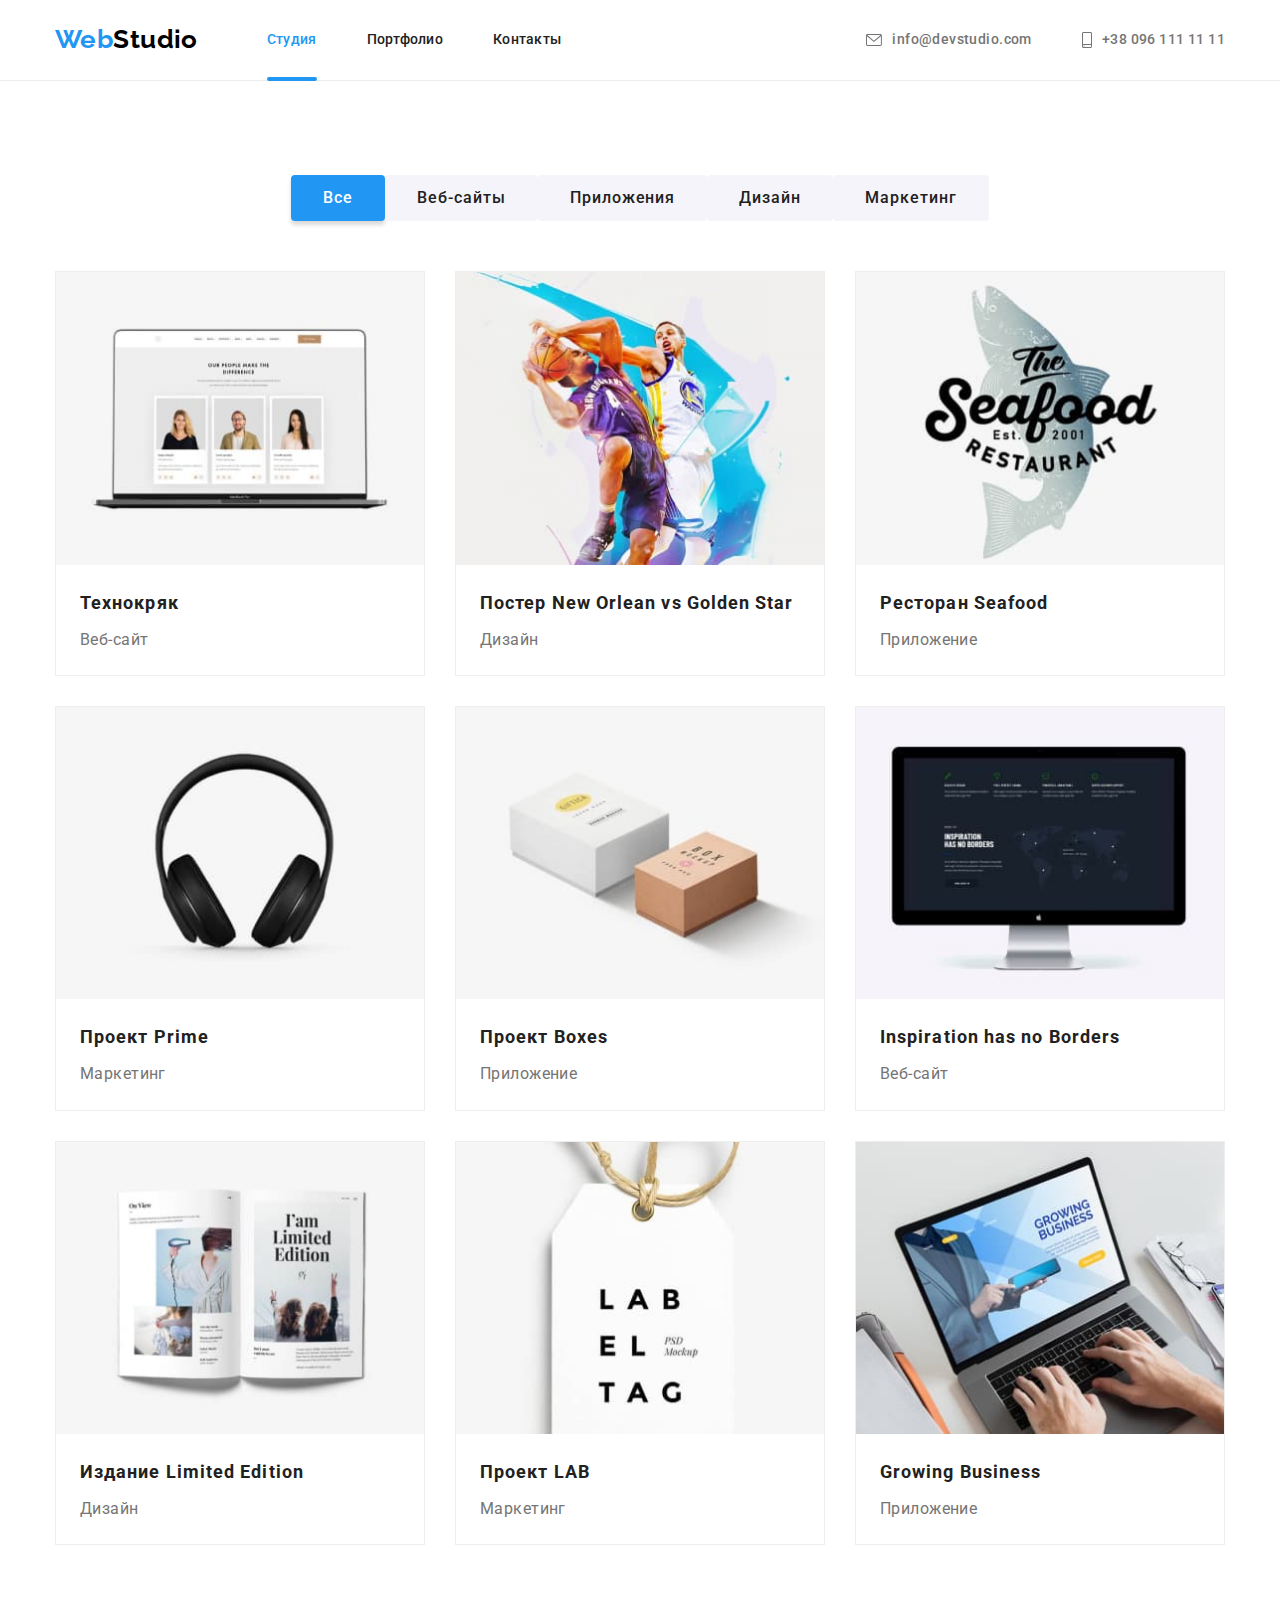
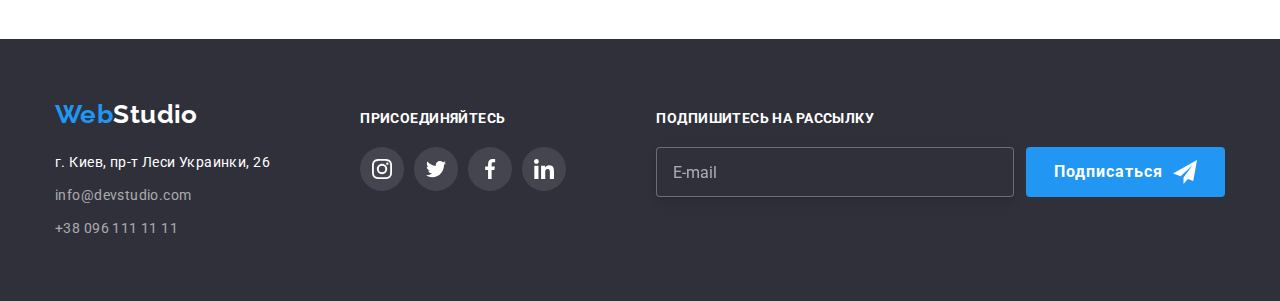
==== commit 52d595f2: "Добавляет мобильное меню" ====
--- a/portfolio.html
+++ b/portfolio.html
@@ -22,16 +22,16 @@
         <div class="container header__container">
             <nav class="header__navigation">
                 <a href="./" class="logo"><span class="logo__first">Web</span>Studio</a>   
-                <button class="menu-button" type="button">
+                <button type="button" class="menu-button" data-menu-button>
                     <svg width="40" height="40" aria-label="Переключатель мобильного меню">
+                        <use class="icon-cross" href="./images/icons/icons.svg#cross"></use>
                         <use class="icon-menu" href="./images/icons/icons.svg#menu"></use>
-                        <use class="icon-close_menu" href="./images/icons/icons.svg#close_menu"></use>
                     </svg>
-                </button>
-                <div class="menu-container">
+                </button>               
+                   <div class="menu-container">
                     <ul class="menu list">
-                        <li class="menu__item"><a class="link menu__link" href="./index.html">Студия</a></li>
-                        <li class="menu__item"><a class="link menu__link current" href="./portfolio.html">Портфолио</a></li>
+                        <li class="menu__item"><a class="link menu__link current" href="./index.html">Студия</a></li>
+                        <li class="menu__item"><a class="link menu__link" href="./portfolio.html">Портфолио</a></li>
                         <li class="menu__item"><a class="link menu__link" href="">Контакты</a></li>
                     </ul>               
         
@@ -54,7 +54,35 @@
                 </div> 
             </nav>
          </div>
-    </header>
+    </header>  
+
+    <div class="mobile-menu" data-menu>
+        <ul class="mobile-list list">
+            <li class="mobile-menu__item"><a class="link mobile-menu__link" href="./index.html">Студия</a></li>
+            <li class="mobile-menu__item"><a class="link mobile-menu__link current" href="./portfolio.html">Портфолио</a></li>
+            <li class="mobile-menu__item"><a class="link mobile-menu__link" href="">Контакты</a></li>
+        </ul>               
+
+        <div class="contacts-box">
+            <ul class="list mobile-contacts__list">
+                <li class="mobile-contacts__item">
+                    <a href="tel:+380961111111" class="link mobile-contacts__link"> 
+                    +38 096 111 11 11</a>
+                </li> 
+                <li class="mobile-contacts__item">
+                    <a href="mailto:info@devstudio.com" class="link mobile-mail__link">
+                    info@devstudio.com</a>
+                </li>
+            </ul>
+    
+            <ul class="list mobile-social__list">
+                <li class="mobile-social__item"><a class="link " href="">Instagram</a></li>
+                <li class="mobile-social__item"><a class="link" href="">Twitter</a></li>
+                <li class="mobile-social__item"><a class="link" href="">Facebook</a></li>
+                <li class="mobile-social__item"><a class="link" href="">LinkedIn</a></li>
+            </ul>
+        </div>
+    </div> 
 
     <!-- Наши проекты -->
     
@@ -257,6 +285,8 @@
             </div>
         </div>    
     </footer>  
+
+    <script src="./js/menu.js"></script>
 </body>
 
 </html>--- a/css/styles.min.css
+++ b/css/styles.min.css
@@ -1,2 +1,2 @@
-:root{--primary-text-color: #757575;--title-text-color: #212121;--accent-color: #2196f3;--primary-write-color: #ffffff;--complementary-color: rgba(255, 255, 255, 0.6);--background-button-color: #f5f4fa;--logo-color: #000000;--background-section-color: #2f303a;--secondary-bg-color: #188ce8;--regular-font-weight: 400;--medium-font-weight: 500;--bold-font-weight: 700;--black-font-weight: 900;--main-font-size: 14px;--secondary-font-size: 16px;--main-transition: 250ms cubic-bezier(0.4, 0, 0.2, 1)}.hero__button:hover,.hero__button:focus,.button__modal-send:hover,.button__modal-send:focus{background-color:var(--secondary-bg-color);box-shadow:0px 4px 4px rgba(0,0,0,0.15)}body{background-color:var(--primary-write-color);color:var(--primary-text-color);font-family:Roboto, sans-serif;font-weight:var(--regular-font-weight);font-size:var(--main-font-size);line-height:1.7;letter-spacing:0.03em}.visually-hidden{position:absolute !important;clip:rect(1px 1px 1px 1px);clip:rect(1px, 1px, 1px, 1px);padding:0 !important;border:0 !important;height:1px !important;width:1px !important;overflow:hidden}h1,h2,h3,h4,h5,h6,p,ul{margin:0px;padding:0px}.link{text-decoration:none;color:inherit}.list{list-style:none}.section{width:100%}@media screen and (max-width: 480px), screen and (min-width: 480px){.section{padding-bottom:60px}}@media screen and (min-width: 768px){.section{padding-bottom:60px}}@media screen and (min-width: 1200px){.section{padding-bottom:94px}}img{display:block;max-width:100%;height:auto}.button{color:var(--primary-write-color);background-color:var(--accent-color);font-weight:var(--bold-font-weight);font-size:var(--secondary-font-size);line-height:1.87;align-items:center;text-align:center;letter-spacing:0.06em;cursor:pointer;padding:10px 32px;border:transparent;border-radius:4px;transition:background-color var(--main-transition),box-shadow var(--main-transition)}.logo{font-family:raleway, sans-serif;color:var(--logo-color);font-weight:var(--bold-font-weight);font-size:26px;line-height:1.2;text-decoration:none}@media screen and (max-width: 480px), screen and (min-width: 480px){.logo{padding-top:16px;padding-bottom:16px}}.logo__first{color:var(--accent-color)}.container{margin-left:auto;margin-right:auto;padding-left:15px;padding-right:15px}@media screen and (max-width: 480px), screen and (min-width: 480px){.container{width:480px}}@media screen and (min-width: 768px){.container{width:768px}}@media screen and (min-width: 1200px){.container{width:1200px}}.header{display:flex;border-bottom:1px solid #ECECEC}@media screen and (min-width: 480px), screen and (max-width: 480px){.header{height:60px}}@media screen and (min-width: 768px){.header{height:80px}}@media screen and (min-width: 1200px){.header{display:flex}}.header__navigation{display:flex;align-items:center}@media screen and (max-width: 480px), screen and (min-width: 480px){.header__navigation{justify-content:space-between}}@media screen and (min-width: 1200px){.header__navigation{display:flex;align-items:center}}@media screen and (min-width: 768px){.menu-button{display:none}}@media screen and (max-width: 480px), screen and (min-width: 480px){.menu-container{display:none}}@media screen and (min-width: 768px){.menu-container{display:block;display:flex;justify-content:center}}@media screen and (min-width: 768px){.menu__list{display:flex;margin-left:auto}}.menu{display:flex}@media screen and (min-width: 1200px){.menu{margin-left:auto;align-items:center}}@media screen and (min-width: 768px){.menu__item:not(:last-child){margin-right:50px}}@media screen and (min-width: 1200px){.menu__item:not(:last-child){margin-right:50px}}.menu__link{display:block;padding-top:32px;padding-bottom:32px}.menu,.menu__link{color:var(--title-text-color);font-weight:var(--medium-font-weight);line-height:1.14;list-style:none;letter-spacing:0.02em;transition:color var(--main-transition)}.menu:hover,.menu:focus,.menu__link:hover,.menu__link:focus{color:var(--accent-color)}.menu__link.current{color:var(--accent-color)}.menu__item{position:relative;align-items:baseline}.menu__link.current::after{content:'';position:absolute;bottom:-1px;left:0;width:100%;height:4px;background:#2196F3;border-radius:2px}.contacts-us__list{display:flex;margin-left:auto}@media screen and (min-width: 768px){.contacts-us__list{display:inline;margin-left:84px;padding-top:21px;padding-bottom:21px}}@media screen and (min-width: 1200px){.contacts-us__list{display:flex;margin-left:305px;padding-top:0;padding-bottom:0}}@media screen and (min-width: 1200px){.contacts-us__item:not(:first-child){margin-left:50px}}@media screen and (min-width: 768px){.contacts-us__item:not(:last-child){margin-bottom:4px}}.contacts-us__link{display:flex;color:var(--primary-text-color);font-weight:var(--medium-font-weight);line-height:1.14;align-items:center;transition:color var(--main-transition)}.contacts-us__link:hover,.contacts-us__link:focus{color:var(--accent-color)}@media screen and (min-width: 768px){.contacts-us__link{padding-top:0;padding-bottom:0}}@media screen and (min-width: 1200px){.contacts-us__link{padding-top:32px;padding-bottom:32px}}.contacts-us__icon{margin-right:10px;fill:currentColor;display:inline-block}.hero{display:flex;background-color:var(--background-section-color);text-align:center;max-width:1600px;margin-left:auto;margin-right:auto;background-image:linear-gradient(rgba(47,48,58,0.4), rgba(47,48,58,0.4)),url(../images/hero/fonhero.jpg);background-size:cover;background-repeat:no-repeat;background-position:center}@media screen and (max-width: 480px), screen and (min-width: 480px){.hero{padding-top:118px;padding-bottom:118px}}@media screen and (min-width: 768px){.hero{padding-top:118px;padding-bottom:118px}}@media screen and (min-width: 1200px){.hero{padding-top:200px;padding-bottom:200px}}.hero__title{color:var(--primary-write-color);font-weight:var(--black-font-weight);text-align:center;letter-spacing:0.06em;text-transform:uppercase;margin-bottom:30px;margin-left:auto;margin-right:auto}@media screen and (max-width: 480px), screen and (min-width: 480px){.hero__title{font-size:26px;line-height:1.61}}@media screen and (min-width: 768px){.hero__title{font-size:26px;line-height:1.61}}@media screen and (min-width: 1200px){.hero__title{font-size:44px;line-height:1.36}}@media screen and (max-width: 480px), screen and (min-width: 480px){.features{padding-top:60px}}@media screen and (min-width: 768px){.features{padding-top:60px}}@media screen and (min-width: 1200px){.features{padding-top:94px}}@media screen and (min-width: 768px){.features__item{width:calc((100%-60px) / 2);width:354px;margin-right:30px;margin-bottom:30px}}@media screen and (min-width: 1200px){.features__item{width:270px}}.features__item::before{content:"";display:inline-flex;height:120px;background-repeat:no-repeat;background-position:center;background-color:var(--background-button-color);border-radius:4px;margin-bottom:30px}@media screen and (max-width: 480px), screen and (min-width: 480px){.features__item::before{width:450px}}@media screen and (min-width: 768px){.features__item::before{width:354px}}@media screen and (min-width: 1200px){.features__item::before{width:270px}}.features__icon-antenna::before{background-image:url(../images/icons/antenna.svg)}.features__icon-clock::before{background-image:url(../images/icons/clock.svg)}.features__icon-diagram::before{background-image:url(../images/icons/diagram.svg)}.features__icon-astronaut::before{background-image:url(../images/icons/astronaut.svg)}@media screen and (min-width: 768px){.features__list{display:flex;flex-wrap:wrap;margin-right:-30px;margin-bottom:-30px}}@media screen and (min-width: 1200px){.features__list{display:flex}}.features__heading,.features__item-title{color:var(--title-text-color)}.features__item-title{font-size:var(--main-font-size);font-weight:var(--bold-font-weight);line-height:1.14;letter-spacing:0.03em;text-transform:uppercase;margin-bottom:10px}@media screen and (max-width: 480px), screen and (min-width: 480px){.features__item-title{text-align:center}}@media screen and (min-width: 768px){.features__item-title{text-align:start}}@media screen and (min-width: 1200px){.features__item-title{text-align:start}}@media screen and (max-width: 480px), screen and (min-width: 480px){.work-list{display:none}}@media screen and (min-width: 1200px){.work-list{display:block}}.work-list__list{display:flex}.work-list__heading{color:var(--title-text-color);font-weight:var(--bold-font-weight);font-size:36px;line-height:1.16;text-align:center}.work-list__heading{margin-bottom:50px}.work-list__item{position:relative}.work-list__item:not(:last-child){margin-right:30px}.work-list__text-image{position:absolute;display:flex;background-color:rgba(47,48,58,0.8);bottom:0;width:100%;height:70px;font-weight:var(--bold-font-weight);font-size:var(--main-font-size);line-height:1.14;align-items:center;justify-content:center;text-transform:uppercase;color:#FFFFFF}.team{background-color:#f5f4fa}@media screen and (max-width: 480px), screen and (min-width: 480px){.team{padding-top:60px}}@media screen and (min-width: 1200px){.team{padding-top:94px}}@media screen and (max-width: 480px), screen and (min-width: 480px){.team__list{display:flex;flex-wrap:wrap;justify-content:center}}@media screen and (min-width: 768px){.team__list{margin-right:-30px;margin-bottom:-30px}}@media screen and (min-width: 1200px){.team__list,.team__social-list{display:inline-flex}}@media screen and (min-width: 1200px){.team__card:not(:last-child){margin-right:30px}}.team__name{color:var(--title-text-color);font-weight:var(--medium-font-weight);font-size:var(--secondary-font-size);line-height:1.18;text-align:center;margin-bottom:10px}.team__profession{font-size:var(--secondary-font-size);line-height:1.18;text-align:center;margin-bottom:16px}.team__social-link{display:flex;justify-content:center;align-items:center;width:44px;height:44px;border-radius:50%;fill:#AFB1B8;transition:background-color var(--main-transition),fill var(--main-transition)}.team__social-link:hover,.team__social-link:focus{background-color:var(--accent-color);fill:var(--primary-write-color)}@media screen and (max-width: 480px), screen and (min-width: 480px){.team__social-item{display:inline-flex}}.team__social-item:not(:last-child){margin-right:10px}.team__heading{color:var(--title-text-color);font-weight:var(--bold-font-weight);text-align:center}@media screen and (max-width: 480px), screen and (min-width: 480px){.team__heading{font-size:28px;line-height:1.17;margin-bottom:30px}}@media screen and (min-width: 768px){.team__heading{font-size:28px;line-height:1.17;margin-bottom:30px}}@media screen and (min-width: 1200px){.team__heading{font-size:36px;line-height:1.16;margin-bottom:50px}}.team__card{background-color:var(--primary-write-color);box-shadow:0px 1px 3px rgba(0,0,0,0.12),0px 1px 1px rgba(0,0,0,0.14),0px 2px 1px rgba(0,0,0,0.2);border-radius:0px 0px 4px 4px;text-align:center}@media screen and (max-width: 480px), screen and (min-width: 480px){.team__card{margin-bottom:30px}}@media screen and (min-width: 768px){.team__card{width:calc((100%-60px) / 2);width:354px;margin-right:30px;margin-bottom:30px}}@media screen and (min-width: 1200px){.team__card{max-width:270px}}@media screen and (max-width: 480px), screen and (min-width: 480px){.team__photo{display:inline;justify-content:center;width:450px}}@media screen and (min-width: 768px){.team__photo{width:354px}}@media screen and (min-width: 1200px){.team__photo{width:270px}}.team__contacts{padding:30px 32px 30px 32px;justify-content:center}@media screen and (max-width: 480px), screen and (min-width: 480px){.work-list{display:none}}@media screen and (min-width: 1200px){.work-list{display:block}}.work-list__list{display:flex}.work-list__heading{color:var(--title-text-color);font-weight:var(--bold-font-weight);font-size:36px;line-height:1.16;text-align:center}.work-list__heading{margin-bottom:50px}.work-list__item{position:relative}.work-list__item:not(:last-child){margin-right:30px}.work-list__text-image{position:absolute;display:flex;background-color:rgba(47,48,58,0.8);bottom:0;width:100%;height:70px;font-weight:var(--bold-font-weight);font-size:var(--main-font-size);line-height:1.14;align-items:center;justify-content:center;text-transform:uppercase;color:#FFFFFF}@media screen and (max-width: 480px), screen and (min-width: 480px){.clients{padding-top:60px}}@media screen and (min-width: 768px){.clients{padding-top:60px}}@media screen and (min-width: 1200px){.clients{padding-top:94px}}.clients__heading{font-weight:var(--bold-font-weight);text-align:center;color:var(--title-text-color)}@media screen and (max-width: 480px), screen and (min-width: 480px){.clients__heading{font-size:28px;line-height:1.17;margin-bottom:30px}}@media screen and (min-width: 768px){.clients__heading{font-size:28px;line-height:1.17;margin-bottom:30px}}@media screen and (min-width: 1200px){.clients__heading{font-size:36px;line-height:1.16;margin-bottom:50px}}.clients__list{display:flex;flex-wrap:wrap}@media screen and (max-width: 480px), screen and (min-width: 480px){.clients__list{display:flex;flex-wrap:wrap;margin-right:-15px;margin-bottom:-30px}}@media screen and (min-width: 768px){.clients__list{display:flex;flex-wrap:wrap;margin-right:-30px;margin-bottom:-30px}}.clients__link{display:inline-flex;width:170px;height:92px;border:1px solid #AFB1B8;border-radius:4px;justify-content:center;align-items:center;fill:#AFB1B8;transition:fill var(--main-transition),border-color var(--main-transition)}.clients__link:hover,.clients__link:focus{fill:var(--accent-color);border-color:var(--accent-color)}@media screen and (max-width: 480px), screen and (min-width: 480px){.clients__link{width:210px}}@media screen and (min-width: 768px){.clients__link{width:226px}}@media screen and (min-width: 1200px){.clients__link{width:170px}}@media screen and (max-width: 480px), screen and (min-width: 480px){.clients__item{width:calc((100%-60px) / 2);width:210px;margin-right:15px;margin-bottom:30px}}@media screen and (min-width: 768px){.clients__item{width:calc((100%-60px) / 3);width:226px;margin-right:30px;margin-bottom:30px}}@media screen and (min-width: 1200px){.clients__item{width:170px}}.footer{background-color:var(--background-section-color);padding-top:60px;padding-bottom:60px}@media screen and (min-width: 768px) and (max-width: 1199px){.footer-adr:not(:last-child){margin-bottom:60px}}@media screen and (max-width: 480px), screen and (min-width: 480px){.footer__item{margin-left:auto;margin-right:auto}}@media screen and (min-width: 768px){.footer__item{display:flex;flex-wrap:wrap;justify-content:center}}@media screen and (min-width: 1200px){.footer__item{display:flex;justify-content:space-between;align-items:baseline}}@media screen and (max-width: 480px), screen and (min-width: 480px){.footer__contacts{text-align:center;margin-bottom:60px}}@media screen and (min-width: 768px){.footer__contacts{margin-right:165px}}@media screen and (min-width: 1200px){.footer__contacts{margin-right:0;text-align:start}}.footer__address{display:inline-block;margin-bottom:20px}.footer__address .logo{padding:0}.logo--write{color:var(--primary-write-color)}.footer__title{font-style:normal;color:var(--primary-write-color);line-height:1.7;margin-bottom:9px}.footer__link{font-style:normal;list-style:none;color:var(--complementary-color);line-height:1.7;transition:color var(--main-transition)}.footer__link:hover,.footer__link:focus{color:var(--accent-color)}.footer__mail{margin-bottom:9px}@media screen and (max-width: 480px), screen and (min-width: 480px){.connection{text-align:center;margin-bottom:60px}}@media screen and (min-width: 768px) and (max-width: 1199px){.connection{text-align:center}}@media screen and (min-width: 1200px){.connection{text-align:start}}.connection__text{font-weight:var(--bold-font-weight);line-height:1.14;text-transform:uppercase;color:var(--primary-write-color);margin-bottom:20px}.connection__list{display:inline-flex}.connection__link{display:flex;background-color:rgba(255,255,255,0.1);justify-content:center;align-items:center;width:44px;height:44px;border-radius:50%;fill:#FFFFFF;transition:background-color var(--main-transition)}.connection__link:hover,.connection__link:focus{background-color:var(--accent-color)}.connection__item:not(:last-child){margin-right:10px}.footer-form__text{color:var(--primary-write-color);font-weight:var(--bold-font-weight);line-height:1.14;text-transform:uppercase;margin-bottom:20px}@media screen and (max-width: 480px), screen and (min-width: 480px){.footer-form__text{text-align:center}}@media screen and (min-width: 768px) and (max-width: 1199px){.footer-form__text{text-align:center}}@media screen and (min-width: 1200px){.footer-form__text{text-align:start}}.subscription{display:flex;align-items:center}@media screen and (max-width: 480px), screen and (min-width: 480px){.subscription{display:block}}@media screen and (min-width: 768px){.subscription{display:block}}@media screen and (min-width: 1200px){.subscription{display:flex}}@media screen and (max-width: 480px), screen and (min-width: 480px){.subscription__mail{margin-bottom:20px}}@media screen and (min-width: 768px){.subscription__mail{margin-bottom:20px}}@media screen and (min-width: 768px) and (min-width: 1200px){.subscription__mail{margin-bottom:0}}.subscription__input{width:358px;height:50px;border:1px solid rgba(255,255,255,0.3);font-size:var(--secondary-font-size);line-height:1.25;color:rgba(255,255,255,0.6);filter:drop-shadow(0px 4px 4px rgba(0,0,0,0.15));border-radius:4px;padding-left:16px;background:var(--background-section-color)}.subscription__input::placeholder{font-size:var(--secondary-font-size);line-height:1.25;color:rgba(255,255,255,0.6)}@media screen and (max-width: 480px), screen and (min-width: 480px){.subscription__input{width:450px}}@media screen and (min-width: 768px) and (max-width: 1199px){.subscription__input{width:450px}}@media screen and (max-width: 480px), screen and (min-width: 480px){.footer-form__button{display:flex}}@media screen and (min-width: 768px) and (max-width: 1199px){.footer-form__button{display:flex}}.subscription__button{display:inline-flex;padding:10px 28px 10px 28px}.subscription__button:hover,.subscription__button:focus{background-color:var(--secondary-bg-color)}@media screen and (max-width: 480px), screen and (min-width: 480px){.subscription__button{margin-left:auto;margin-right:auto}}@media screen and (min-width: 768px) and (max-width: 1199px){.subscription__button{margin-left:auto;margin-right:auto}}@media screen and (min-width: 1200px){.subscription__button{margin-left:12px}}.subscription__icon--end{margin-left:10px}.card-set{padding-top:94px}.card-set__projects{display:flex;justify-content:center;margin-bottom:50px}.card-set__item:not(:last-child){margin-right:8px}.button__primary{color:var(--title-text-color);background-color:var(--background-button-color);font-weight:var(--medium-font-weight);line-height:1.62}.button__primary:hover,.button__primary:focus{color:var(--primary-write-color);background-color:var(--accent-color);box-shadow:0px 4px 4px rgba(0,0,0,0.15)}.button__primary--active{color:var(--primary-write-color);background-color:var(--accent-color);font-weight:var(--medium-font-weight);line-height:1.62;box-shadow:0px 4px 4px rgba(0,0,0,0.15)}.projects{display:flex;flex-wrap:wrap;margin-right:-30px;margin-bottom:-30px}.projects__title{color:var(--title-text-color);font-weight:var(--bold-font-weight);font-size:18px;line-height:2;letter-spacing:0.06em}.projects__direction{color:var(--primary-text-color);font-weight:var(--regular-font-weight);font-size:var(--secondary-font-size);line-height:1.9}.projects__title{margin-bottom:4px}.projects__item{background-color:var(--primary-write-color);flex-basis:calc((100%-60px) / 3);max-width:370px;margin-right:30px;margin-bottom:30px;border:1px solid #eeeeee}.projects__overlay{position:relative;overflow:hidden}.projects__text{position:absolute;width:100%;height:100%;padding:63px 24px 63px 24px;color:var(--primary-write-color);font-size:18px;line-height:1.55;background-color:rgba(33,150,243,0.9);opacity:0;transform:translatey(100%);transition:transform var(--main-transition),opacity var(--main-transition)}.projects__link:hover .projects__text,.projects__link:focus .projects__text{opacity:1;transform:translatey(0)}.projects__link{display:block;transition:box-shadow var(--main-transition)}.projects__link:hover,.projects__link:focus{box-shadow:0px 1px 1px rgba(0,0,0,0.12),0px 4px 4px rgba(0,0,0,0.06),1px 4px 6px rgba(0,0,0,0.16)}.projects__description{padding:20px 24px}.backdrop{position:fixed;top:0;left:0;width:100%;height:100%;background-color:rgba(0,0,0,0.2);opacity:1;transition:opacity var(--main-transition)}.backdrop.is-hidden{visibility:hidden;opacity:0;pointer-events:none}.backdrop.is-hidden .modal{transform:translate(-50%, -50%) scale(1.02)}.modal{position:absolute;left:50%;top:50%;min-width:528px;min-height:581px;background-color:#FFFFFF;box-shadow:0px 1px 3px rgba(0,0,0,0.12),0px 1px 1px rgba(0,0,0,0.14),0px 2px 1px rgba(0,0,0,0.2);border-radius:4px;visibility:visible;padding-top:40px;padding-left:40px;padding-right:40px;padding-bottom:40px;transform:translate(-50%, -50%) scale(1);transition:transform var(--main-transition)}.modal__close{position:absolute;display:flex;align-items:center;justify-content:center;top:8px;right:8px;width:30px;height:30px;border-radius:50%;background-color:#ffffff;border:1px solid rgba(0,0,0,0.1);transition:fill var(--main-transition)}.modal__close:hover,.modal__close:focus{cursor:pointer;fill:var(--accent-color)}.modal__heading{font-weight:var(--bold-font-weight);font-size:20px;line-height:1.15;text-align:center;color:var(--title-text-color);padding-bottom:12px}.modal-form__name,.modal-form__tel,.modal-form__mail{margin-bottom:10px}.modal-form__label,.check{font-weight:var(--regular-font-weight);font-size:12px;line-height:1.16;letter-spacing:0.01em;color:var(--primary-text-color)}.modal-form__line{position:relative}.modal-form__input{width:100%;height:40px;padding-left:42px;border:1px solid rgba(33,33,33,0.2);border-radius:4px;cursor:pointer;outline:0;transition:border var(--main-transition)}.modal-form__input:focus{border:1px solid var(--accent-color);outline-color:var(--accent-color)}.modal-form__input:focus+.modal-form__icon{fill:var(--accent-color)}.modal-form__icon{position:absolute;left:12px;top:50%;transform:translateY(-50%);transition:fill var(--main-transition)}.modal-form__comment{margin-bottom:20px}.modal-form__comment-input{width:100%;resize:none;border:1px solid rgba(33,33,33,0.2);border-radius:4px;cursor:pointer;padding:12px 16px 12px 16px;outline:0;transition:outline-color var(--main-transition),border var(--main-transition)}.modal-form__comment-input::placeholder{font-size:12px;line-height:1.16;letter-spacing:0.01em;color:rgba(117,117,117,0.5)}.modal-form__comment-input:focus{border:1px solid var(--accent-color);outline-color:var(--accent-color)}.modal-form__agreement{margin-bottom:30px}.modal-form__check-label{display:flex;align-items:center;justify-content:center;cursor:pointer}.modal-form__check{position:absolute;-webkit-appearance:none;-moz-appearance:none;appearance:none}.modal-form__check:checked+.modal-form__icon-check{background-color:var(--accent-color);background-image:var(--accent-color);border-radius:2px}.modal-form__icon-check{display:inline-block;width:16px;height:15px;background-image:url(../images/icons/border-check.svg);background-color:#fff;margin-right:7px;transition:background-color var(--main-transition)}.modal-form__checkbox-text{line-height:1.71;color:var(--primary-text-color)}.modal-form__link{color:var(--accent-color)}.button__modal-send{display:block;padding:10px 55px 10px 55px;margin-left:auto;margin-right:auto}
+:root{--primary-text-color: #757575;--title-text-color: #212121;--accent-color: #2196f3;--primary-write-color: #ffffff;--complementary-color: rgba(255, 255, 255, 0.6);--background-button-color: #f5f4fa;--logo-color: #000000;--background-section-color: #2f303a;--secondary-bg-color: #188ce8;--regular-font-weight: 400;--medium-font-weight: 500;--bold-font-weight: 700;--black-font-weight: 900;--main-font-size: 14px;--secondary-font-size: 16px;--main-transition: 250ms cubic-bezier(0.4, 0, 0.2, 1)}.hero__button:hover,.hero__button:focus,.button__modal-send:hover,.button__modal-send:focus{background-color:var(--secondary-bg-color);box-shadow:0px 4px 4px rgba(0,0,0,0.15)}body{background-color:var(--primary-write-color);color:var(--primary-text-color);font-family:Roboto, sans-serif;font-weight:var(--regular-font-weight);font-size:var(--main-font-size);line-height:1.7;letter-spacing:0.03em}.visually-hidden{position:absolute !important;clip:rect(1px 1px 1px 1px);clip:rect(1px, 1px, 1px, 1px);padding:0 !important;border:0 !important;height:1px !important;width:1px !important;overflow:hidden}h1,h2,h3,h4,h5,h6,p,ul{margin:0px;padding:0px}.link{text-decoration:none;color:inherit}.list{list-style:none}.section{width:100%}@media screen and (max-width: 1199.98px){.section{padding-bottom:60px}}@media screen and (min-width: 1200px){.section{padding-bottom:94px}}img{display:block;max-width:100%;height:auto}.button{color:var(--primary-write-color);background-color:var(--accent-color);font-weight:var(--bold-font-weight);font-size:var(--secondary-font-size);line-height:1.87;align-items:center;text-align:center;letter-spacing:0.06em;cursor:pointer;padding:10px 32px;border:transparent;border-radius:4px;transition:background-color var(--main-transition),box-shadow var(--main-transition)}.logo{font-family:raleway, sans-serif;color:var(--logo-color);font-weight:var(--bold-font-weight);text-decoration:none}@media screen and (max-width: 767.98px){.logo{font-size:24px;line-height:1.16;padding-top:16px;padding-bottom:16px}}@media screen and (min-width: 768px){.logo{font-size:24px;line-height:1.16;padding-top:26px;padding-bottom:26px}}@media screen and (min-width: 1200px){.logo{font-size:26px;line-height:1.2;padding-top:24px;padding-bottom:25px}}.logo__first{color:var(--accent-color)}.container{width:100%;margin-left:auto;margin-right:auto;padding-left:15px;padding-right:15px}@media screen and (min-width: 480px){.container{width:480px}}@media screen and (min-width: 768px){.container{width:768px}}@media screen and (min-width: 1200px){.container{width:1200px}}.header{display:flex;border-bottom:1px solid #ECECEC}.header__navigation{display:flex;align-items:center;justify-content:space-between}.menu-button{display:inline-flex;margin:0;padding:0;border:none;background-color:transparent;z-index:2}@media screen and (min-width: 768px){.menu-button{display:none}}.menu-button:focus{fill:var(--accent-color)}.menu-button.is-open{position:absolute;top:10px;right:15px}.menu-button .icon-cross{display:none}.menu-button.is-open .icon-cross{display:block}.menu-button.is-open .icon-menu{display:none}.mobile-menu{display:none;position:absolute;top:0;left:0;width:100%;height:100vh;z-index:1;background-color:var(--primary-write-color);flex-direction:column;padding:48px 40px 48px 40px}.mobile-menu.is-open{display:block}.mobile-menu__link{font-weight:var(--medium-font-weight);font-size:40px;line-height:1.17;text-align:center;letter-spacing:0.02em;color:var(--title-text-color)}.mobile-menu__link.current{color:var(--accent-color)}.mobile-menu__link:focus{color:var(--accent-color)}.mobile-contacts__item:not(:last-child){margin-bottom:32px}.contacts-box{position:absolute;bottom:48px}.mobile-contacts__list{margin-bottom:64px}.mobile-contacts__link{font-weight:var(--medium-font-weight);font-size:34px;line-height:1.17;letter-spacing:0.02em;color:var(--accent-color)}.mobile-mail__link{font-weight:var(--medium-font-weight);font-size:24px;line-height:1.16;letter-spacing:0.02em;color:var(--primary-text-color)}.mobile-social__list{display:flex;bottom:48px;justify-content:center}.mobile-social__item{font-weight:var(--medium-font-weight);font-size:18px;line-height:1.22;letter-spacing:0.02em;color:var(--accent-color)}.mobile-social__item:not(:last-child){border-right:1px solid rgba(33,33,33,0.2);padding-right:10px;margin-right:10px}.mobile-menu__item:not(:last-child){margin-bottom:32px}@media screen and (max-width: 767.98px){.menu-container{display:none}}@media screen and (min-width: 768px){.menu-container{display:flex;justify-content:space-between;align-items:center}}@media screen and (min-width: 768px){.menu__list{display:flex;margin-left:auto}}.menu{display:flex}@media screen and (min-width: 768px){.menu{margin-right:84px}}@media screen and (min-width: 1200px){.menu{margin-left:auto;align-items:center;margin-right:305px}}@media screen and (min-width: 768px){.menu__item:not(:last-child){margin-right:50px}}@media screen and (min-width: 1200px){.menu__item:not(:last-child){margin-right:50px}}.menu__link{display:block;padding-top:32px;padding-bottom:32px}.menu,.menu__link{color:var(--title-text-color);font-weight:var(--medium-font-weight);line-height:1.14;list-style:none;letter-spacing:0.02em;transition:color var(--main-transition)}.menu:hover,.menu:focus,.menu__link:hover,.menu__link:focus{color:var(--accent-color)}.menu__link.current{color:var(--accent-color)}.menu__item{position:relative;align-items:baseline}.menu__link.current::after{content:'';position:absolute;bottom:-1px;left:0;width:100%;height:4px;background:#2196F3;border-radius:2px}@media screen and (min-width: 768px){.contacts-us__list{display:inline;padding-top:21px;padding-bottom:21px}}@media screen and (min-width: 1200px){.contacts-us__list{display:flex;padding-top:0;padding-bottom:0}}@media screen and (min-width: 1200px){.contacts-us__item:not(:first-child){margin-left:50px}}@media screen and (max-width: 1199.98px){.contacts-us__item:not(:last-child){margin-bottom:10px}}.contacts-us__link{display:flex;color:var(--primary-text-color);font-weight:var(--medium-font-weight);line-height:1.14;align-items:center;transition:color var(--main-transition)}.contacts-us__link:hover,.contacts-us__link:focus{color:var(--accent-color)}@media screen and (min-width: 768px){.contacts-us__link{padding-top:0;padding-bottom:0}}@media screen and (min-width: 1200px){.contacts-us__link{padding-top:32px;padding-bottom:32px}}.contacts-us__icon{margin-right:10px;fill:currentColor;display:inline-block}.hero{display:flex;background-color:var(--background-section-color);text-align:center;max-width:1600px;margin-left:auto;margin-right:auto;background-image:linear-gradient(rgba(47,48,58,0.4), rgba(47,48,58,0.4)),url(../images/hero/fonhero.jpg);background-size:cover;background-repeat:no-repeat;background-position:center}@media screen and (min-width: 480px), screen and (max-width: 480px){.hero{padding-top:118px;padding-bottom:118px}}@media screen and (min-width: 768px){.hero{padding-top:118px;padding-bottom:118px}}@media screen and (min-width: 1200px){.hero{padding-top:200px;padding-bottom:200px}}.hero__title{color:var(--primary-write-color);font-weight:var(--black-font-weight);text-align:center;letter-spacing:0.06em;text-transform:uppercase;margin-bottom:30px;margin-left:auto;margin-right:auto}@media screen and (max-width: 1199.98px){.hero__title{font-size:26px;line-height:1.61}}@media screen and (min-width: 1200px){.hero__title{font-size:44px;line-height:1.36}}@media screen and (max-width: 1199.98px){.features{padding-top:60px}}@media screen and (min-width: 1200px){.features{padding-top:94px}}@media screen and (max-width: 767.98px){.features__item{width:100%}}@media screen and (min-width: 768px){.features__item{width:calc((100%-60px) / 2);width:354px;margin-right:30px;margin-bottom:30px}}@media screen and (min-width: 1200px){.features__item{width:270px}}.features__item::before{content:"";display:inline-flex;height:120px;background-repeat:no-repeat;background-position:center;background-color:var(--background-button-color);border-radius:4px;margin-bottom:30px}@media screen and (max-width: 767.98px){.features__item::before{max-width:450px;width:100%}}@media screen and (min-width: 768px){.features__item::before{width:354px}}@media screen and (min-width: 1200px){.features__item::before{width:270px}}.features__icon-antenna::before{background-image:url(../images/icons/antenna.svg)}.features__icon-clock::before{background-image:url(../images/icons/clock.svg)}.features__icon-diagram::before{background-image:url(../images/icons/diagram.svg)}.features__icon-astronaut::before{background-image:url(../images/icons/astronaut.svg)}@media screen and (min-width: 768px){.features__list{display:flex;flex-wrap:wrap;margin-right:-30px;margin-bottom:-30px}}@media screen and (min-width: 1200px){.features__list{display:flex}}.features__heading,.features__item-title{color:var(--title-text-color)}.features__item-title{font-size:var(--main-font-size);font-weight:var(--bold-font-weight);line-height:1.14;letter-spacing:0.03em;text-transform:uppercase;margin-bottom:10px}@media screen and (max-width: 767.98px){.features__item-title{text-align:center}}@media screen and (min-width: 768px){.features__item-title{text-align:start}}@media screen and (max-width: 1199.98px){.work-list{display:none}}@media screen and (min-width: 1200px){.work-list{display:block}}.work-list__list{display:flex}.work-list__heading{color:var(--title-text-color);font-weight:var(--bold-font-weight);font-size:36px;line-height:1.16;text-align:center}.work-list__heading{margin-bottom:50px}.work-list__item{position:relative}.work-list__item:not(:last-child){margin-right:30px}.work-list__text-image{position:absolute;display:flex;background-color:rgba(47,48,58,0.8);bottom:0;width:100%;height:70px;font-weight:var(--bold-font-weight);font-size:var(--main-font-size);line-height:1.14;align-items:center;justify-content:center;text-transform:uppercase;color:#FFFFFF}.team{background-color:#f5f4fa}@media screen and (max-width: 1199.98px){.team{padding-top:60px}}@media screen and (min-width: 1200px){.team{padding-top:94px}}.team__list{display:flex;flex-wrap:wrap;justify-content:center}@media screen and (min-width: 768px){.team__list{margin-right:-30px;margin-bottom:-30px}}.team__list,.team__social-list{display:inline-flex}@media screen and (min-width: 1200px){.team__card:not(:last-child){margin-right:30px}}.team__name{color:var(--title-text-color);font-weight:var(--medium-font-weight);font-size:var(--secondary-font-size);line-height:1.18;text-align:center;margin-bottom:10px}.team__profession{font-size:var(--secondary-font-size);line-height:1.18;text-align:center;margin-bottom:16px}.team__social-link{display:flex;justify-content:center;align-items:center;width:44px;height:44px;border-radius:50%;fill:#AFB1B8;transition:background-color var(--main-transition),fill var(--main-transition)}.team__social-link:hover,.team__social-link:focus{background-color:var(--accent-color);fill:var(--primary-write-color)}@media screen and (min-width: 480px){.team__social-item{display:inline-flex}}.team__social-item:not(:last-child){margin-right:10px}.team__heading{color:var(--title-text-color);font-weight:var(--bold-font-weight);text-align:center}@media screen and (max-width: 1199.98px){.team__heading{font-size:28px;line-height:1.17;margin-bottom:30px}}@media screen and (min-width: 1200px){.team__heading{font-size:36px;line-height:1.16;margin-bottom:50px}}.team__card{background-color:var(--primary-write-color);box-shadow:0px 1px 3px rgba(0,0,0,0.12),0px 1px 1px rgba(0,0,0,0.14),0px 2px 1px rgba(0,0,0,0.2);border-radius:0px 0px 4px 4px;text-align:center}@media screen and (max-width: 767.98px){.team__card{max-width:450px;width:100%;margin-bottom:30px}}@media screen and (min-width: 768px){.team__card{width:calc((100%-60px) / 2);width:354px;margin-right:30px;margin-bottom:30px}}@media screen and (min-width: 1200px){.team__card{max-width:270px}}.team__contacts{padding:30px 32px 30px 32px;justify-content:center}@media screen and (max-width: 1199.98px){.work-list{display:none}}@media screen and (min-width: 1200px){.work-list{display:block}}.work-list__list{display:flex}.work-list__heading{color:var(--title-text-color);font-weight:var(--bold-font-weight);font-size:36px;line-height:1.16;text-align:center}.work-list__heading{margin-bottom:50px}.work-list__item{position:relative}.work-list__item:not(:last-child){margin-right:30px}.work-list__text-image{position:absolute;display:flex;background-color:rgba(47,48,58,0.8);bottom:0;width:100%;height:70px;font-weight:var(--bold-font-weight);font-size:var(--main-font-size);line-height:1.14;align-items:center;justify-content:center;text-transform:uppercase;color:#FFFFFF}@media screen and (max-width: 1199.98px){.clients{padding-top:60px}}@media screen and (min-width: 1200px){.clients{padding-top:94px}}.clients__heading{font-weight:var(--bold-font-weight);text-align:center;color:var(--title-text-color)}@media screen and (max-width: 1199.98px){.clients__heading{font-size:28px;line-height:1.17;margin-bottom:30px}}@media screen and (min-width: 1200px){.clients__heading{font-size:36px;line-height:1.16;margin-bottom:50px}}.clients__list{display:flex;flex-wrap:wrap}@media screen and (max-width: 767.98px){.clients__list{margin-right:-30px;margin-bottom:-30px}}@media screen and (min-width: 768px){.clients__list{margin-right:-30px;margin-bottom:-30px}}.clients__link{display:inline-flex;width:100%;height:92px;border:1px solid #AFB1B8;border-radius:4px;justify-content:center;align-items:center;fill:#AFB1B8;transition:fill var(--main-transition),border-color var(--main-transition)}.clients__link:hover,.clients__link:focus{fill:var(--accent-color);border-color:var(--accent-color)}@media screen and (max-width: 767.98px){.clients__item{width:calc((100%-60px) / 2);max-width:210px;width:100%;margin-right:30px;margin-bottom:30px}}@media screen and (min-width: 768px){.clients__item{width:calc((100%-60px) / 3);max-width:226px;margin-right:30px;margin-bottom:30px}}@media screen and (min-width: 1200px){.clients__item{max-width:170px}}.footer{background-color:var(--background-section-color);padding-top:60px;padding-bottom:60px}@media screen and (max-width: 767.98px){.footer__item{margin-left:auto;margin-right:auto}}@media screen and (min-width: 768px){.footer__item{display:flex;flex-wrap:wrap;justify-content:space-around}}@media screen and (min-width: 1200px){.footer__item{justify-content:space-between;align-items:baseline}}@media screen and (max-width: 1199.98px){.footer__contacts{text-align:center;margin-bottom:60px}}@media screen and (min-width: 1200px){.footer__contacts{margin-right:0;text-align:start}}.footer__address{display:inline-block;margin-bottom:20px}.footer__address .logo{padding:0}.logo--write{color:var(--primary-write-color)}.footer__title{font-style:normal;color:var(--primary-write-color);line-height:1.7;margin-bottom:9px}.footer__link{font-style:normal;list-style:none;color:var(--complementary-color);line-height:1.7;transition:color var(--main-transition)}.footer__link:hover,.footer__link:focus{color:var(--accent-color)}.footer__mail{margin-bottom:9px}@media screen and (max-width: 1199.98px){.connection{text-align:center;margin-bottom:60px}}@media screen and (min-width: 1200px){.connection{text-align:start}}.connection__text{font-weight:var(--bold-font-weight);line-height:1.14;text-transform:uppercase;color:var(--primary-write-color);margin-bottom:20px}.connection__list{display:inline-flex}.connection__link{display:flex;background-color:rgba(255,255,255,0.1);justify-content:center;align-items:center;width:44px;height:44px;border-radius:50%;fill:#FFFFFF;transition:background-color var(--main-transition)}.connection__link:hover,.connection__link:focus{background-color:var(--accent-color)}.connection__item:not(:last-child){margin-right:10px}.footer-form__text{color:var(--primary-write-color);font-weight:var(--bold-font-weight);line-height:1.14;text-transform:uppercase;margin-bottom:20px}@media screen and (max-width: 480px), screen and (min-width: 480px){.footer-form__text{text-align:center}}@media screen and (min-width: 768px) and (max-width: 1199px){.footer-form__text{text-align:center}}@media screen and (min-width: 1200px){.footer-form__text{text-align:start}}.subscription{display:flex;align-items:center}@media screen and (max-width: 480px), screen and (min-width: 480px){.subscription{display:block}}@media screen and (min-width: 768px){.subscription{display:block}}@media screen and (min-width: 1200px){.subscription{display:flex}}@media screen and (max-width: 480px), screen and (min-width: 480px){.subscription__mail{margin-bottom:20px}}@media screen and (min-width: 768px){.subscription__mail{margin-bottom:20px}}@media screen and (min-width: 768px) and (min-width: 1200px){.subscription__mail{margin-bottom:0}}.subscription__input{height:50px;border:1px solid rgba(255,255,255,0.3);font-size:var(--secondary-font-size);line-height:1.25;color:rgba(255,255,255,0.6);filter:drop-shadow(0px 4px 4px rgba(0,0,0,0.15));border-radius:4px;padding-left:16px;background:var(--background-section-color)}.subscription__input::placeholder{font-size:var(--secondary-font-size);line-height:1.25;color:rgba(255,255,255,0.6)}@media screen and (max-width: 767.98px){.subscription__input{max-width:450px;width:100%}}@media screen and (min-width: 768px){.subscription__input{width:450px}}@media screen and (min-width: 1200px){.subscription__input{width:358px}}.footer-form__button{display:flex}.subscription__button{display:inline-flex;padding:10px 28px 10px 28px}.subscription__button:hover,.subscription__button:focus{background-color:var(--secondary-bg-color)}@media screen and (max-width: 480px), screen and (min-width: 480px){.subscription__button{margin-left:auto;margin-right:auto}}@media screen and (min-width: 768px) and (max-width: 1199px){.subscription__button{margin-left:auto;margin-right:auto}}@media screen and (min-width: 1200px){.subscription__button{margin-left:12px}}.subscription__icon--end{margin-left:10px}.card-set{padding-top:94px}@media screen and (max-width: 1199.98px){.card-set{padding-top:60px}}.card-set__projects{display:flex;justify-content:center;margin-bottom:50px}@media screen and (max-width: 1199.98px){.card-set__projects{flex-wrap:wrap;justify-content:flex-start}}@media screen and (max-width: 1199.98px){.card-set__item:not(:last-child){margin-right:8px;margin-bottom:21px}}.button__primary{color:var(--title-text-color);background-color:var(--background-button-color);font-weight:var(--medium-font-weight);line-height:1.62}.button__primary:hover,.button__primary:focus{color:var(--primary-write-color);background-color:var(--accent-color);box-shadow:0px 4px 4px rgba(0,0,0,0.15)}@media screen and (min-width: 480px){.button__primary{padding:6px 22px 6px 22px}}@media screen and (min-width: 1200px){.button__primary{padding:10px 32px 10px 32px}}.button__primary--active{color:var(--primary-write-color);background-color:var(--accent-color);font-weight:var(--medium-font-weight);line-height:1.62;box-shadow:0px 4px 4px rgba(0,0,0,0.15)}@media screen and (min-width: 480px){.button__primary--active{padding:6px 22px 6px 22px}}@media screen and (min-width: 480px) and (min-width: 1200px){.button__primary--active{padding:10px 32px 10px 32px}}.projects{display:flex;flex-wrap:wrap;margin-right:-30px;margin-bottom:-30px}.projects__title{color:var(--title-text-color);font-weight:var(--bold-font-weight);font-size:18px;line-height:2;letter-spacing:0.06em}.projects__direction{color:var(--primary-text-color);font-weight:var(--regular-font-weight);font-size:var(--secondary-font-size);line-height:1.9}.projects__title{margin-bottom:4px}.projects__item{background-color:var(--primary-write-color);flex-basis:calc((100%-60px) / 3);max-width:370px;margin-right:30px;margin-bottom:30px;border:1px solid #eeeeee}@media screen and (min-width: 480px){.projects__item{flex-basis:100%;max-width:450px}}@media screen and (min-width: 768px){.projects__item{flex-basis:calc((100%-30px) / 2);max-width:354px}}@media screen and (min-width: 1200px){.projects__item{flex-basis:calc((100%-60px) / 3);max-width:370px}}.projects__overlay{position:relative;overflow:hidden}.projects__text{position:absolute;width:100%;height:100%;padding:63px 24px 63px 24px;color:var(--primary-write-color);font-size:18px;line-height:1.55;background-color:rgba(33,150,243,0.9);opacity:0;transform:translatey(100%);transition:transform var(--main-transition),opacity var(--main-transition)}.projects__link:hover .projects__text,.projects__link:focus .projects__text{opacity:1;transform:translatey(0)}.projects__link{display:block;transition:box-shadow var(--main-transition)}.projects__link:hover,.projects__link:focus{box-shadow:0px 1px 1px rgba(0,0,0,0.12),0px 4px 4px rgba(0,0,0,0.06),1px 4px 6px rgba(0,0,0,0.16)}.projects__description{padding:20px 24px}.backdrop{position:fixed;top:0;left:0;width:100%;height:100%;background-color:rgba(0,0,0,0.2);opacity:1;transition:opacity var(--main-transition);overflow-y:scroll}.backdrop.is-hidden{visibility:hidden;opacity:0;pointer-events:none}.backdrop.is-hidden .modal{transform:translate(-50%, -50%) scale(1.02)}.modal{position:absolute;left:50%;top:50%;width:528px;background-color:#FFFFFF;box-shadow:0px 1px 3px rgba(0,0,0,0.12),0px 1px 1px rgba(0,0,0,0.14),0px 2px 1px rgba(0,0,0,0.2);border-radius:4px;visibility:visible;padding-top:40px;padding-left:40px;padding-right:40px;padding-bottom:40px;transform:translate(-50%, -50%) scale(1);transition:transform var(--main-transition)}@media screen and (max-width: 1199.98px){.modal{position:absolute;left:50%;top:50%;max-width:450px;width:100%;transform:translate(-50%, -50%)}}@media screen and (min-width: 1200px){.modal{max-width:528px}}.modal__close{position:absolute;display:flex;align-items:center;justify-content:center;top:8px;right:8px;width:30px;height:30px;border-radius:50%;background-color:#ffffff;border:1px solid rgba(0,0,0,0.1);transition:fill var(--main-transition)}.modal__close:hover,.modal__close:focus{cursor:pointer;fill:var(--accent-color)}.modal__heading{font-weight:var(--bold-font-weight);font-size:20px;line-height:1.15;text-align:center;color:var(--title-text-color);margin-bottom:12px}.modal-form__name,.modal-form__tel,.modal-form__mail{margin-bottom:10px}.modal-form__label,.check{font-weight:var(--regular-font-weight);font-size:12px;line-height:1.16;letter-spacing:0.01em;color:var(--primary-text-color)}.modal-form__line{position:relative}.modal-form__input{width:100%;height:40px;padding-left:42px;border:1px solid rgba(33,33,33,0.2);border-radius:4px;cursor:pointer;outline:0;transition:border var(--main-transition)}.modal-form__input:focus{border:1px solid var(--accent-color);outline-color:var(--accent-color)}.modal-form__input:focus+.modal-form__icon{fill:var(--accent-color)}.modal-form__icon{position:absolute;left:12px;top:50%;transform:translateY(-50%);transition:fill var(--main-transition)}.modal-form__comment{margin-bottom:20px}.modal-form__comment-input{width:100%;resize:none;border:1px solid rgba(33,33,33,0.2);border-radius:4px;cursor:pointer;padding:12px 16px 12px 16px;outline:0;transition:outline-color var(--main-transition),border var(--main-transition)}.modal-form__comment-input::placeholder{font-size:12px;line-height:1.16;letter-spacing:0.01em;color:rgba(117,117,117,0.5)}.modal-form__comment-input:focus{border:1px solid var(--accent-color);outline-color:var(--accent-color)}.modal-form__agreement{margin-bottom:30px}.modal-form__check-label{display:flex;align-items:center;justify-content:center;cursor:pointer}.modal-form__check{position:absolute;-webkit-appearance:none;-moz-appearance:none;appearance:none}.modal-form__check:checked+.modal-form__icon-check{background-color:var(--accent-color);background-image:var(--accent-color);border-radius:2px}.modal-form__icon-check{display:inline-block;width:16px;height:15px;background-image:url(../images/icons/border-check.svg);background-color:#fff;margin-right:7px;transition:background-color var(--main-transition)}.modal-form__checkbox-text{line-height:1.71}@media screen and (max-width: 1199.98px){.modal-form__checkbox-text{font-size:12px;line-height:1.16}}.modal-form__link{color:var(--accent-color)}.button__modal-send{display:block;padding:10px 55px 10px 55px;margin-left:auto;margin-right:auto}
 /*# sourceMappingURL=styles.min.css.map */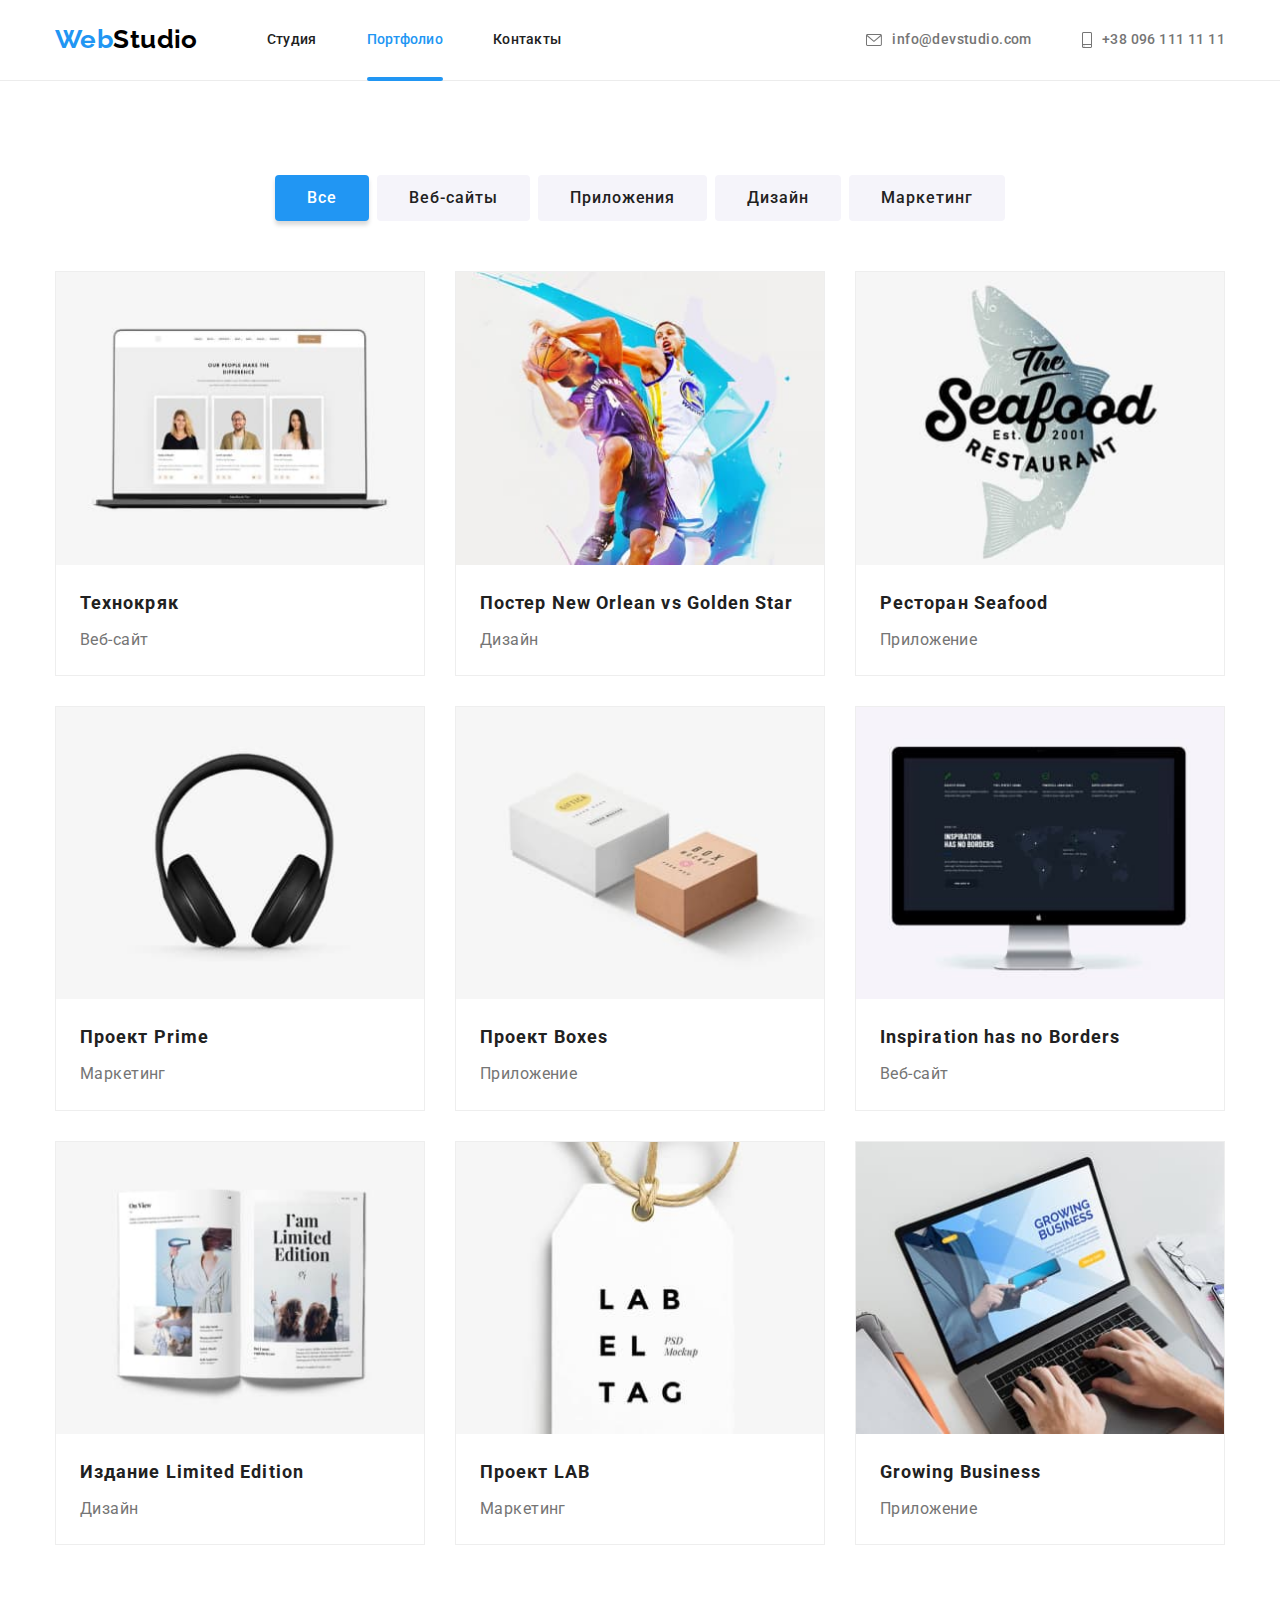
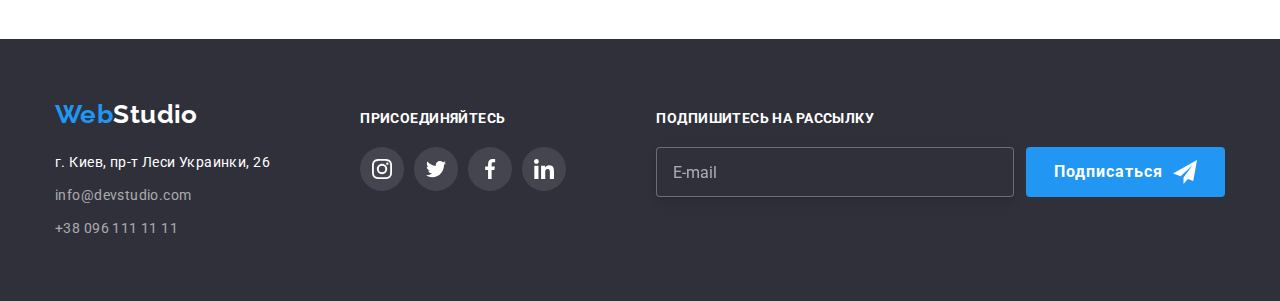
==== commit e9e45878: "Добавляет адаптивные изображения" ====
--- a/portfolio.html
+++ b/portfolio.html
@@ -30,8 +30,8 @@
                 </button>               
                    <div class="menu-container">
                     <ul class="menu list">
-                        <li class="menu__item"><a class="link menu__link current" href="./index.html">Студия</a></li>
-                        <li class="menu__item"><a class="link menu__link" href="./portfolio.html">Портфолио</a></li>
+                        <li class="menu__item"><a class="link menu__link" href="./index.html">Студия</a></li>
+                        <li class="menu__item"><a class="link menu__link current" href="./portfolio.html">Портфолио</a></li>
                         <li class="menu__item"><a class="link menu__link" href="">Контакты</a></li>
                     </ul>               
         
@@ -104,7 +104,12 @@
                     <a class="link projects__link" href="">
                         <div class="projects__overlay">
                             <p class="projects__text">Технокряк это современная площадка распространения коронавируса. Компании используют эту платформу для цифрового шпионажа и атак на защищённые сервера конкурентов.</p>
-                            <img src="./images/portfolio/img-0.jpg" alt="" width="370">
+                            <picture>
+                                <source srcset="./images/portfolio/desktop/desktop_img-0.jpg 1x, ./images/portfolio/desktop/desktop_img-0@2x.jpg 2x" media="(min-width: 1200px)">  
+                                <source srcset="./images/portfolio/tablet/tablet_img-0.jpg 1x, ./images/portfolio/tablet/tablet_img-0@2x.jpg 2x" media="(min-width: 768px)">  
+                                <source srcset="./images/portfolio/mobile/mobile_img-0.jpg 1x, ./images/portfolio/mobile/mobile_img-0@2x.jpg 2x" media="(max-width: 767px)"> 
+                                <img src="./images/portfolio/desktop/desktop_img-0.jpg" alt="" width="450">
+                            </picture>
                         </div>
                     <div class="projects__description">
                         <h2 class="projects__title">Технокряк</h2>
@@ -116,7 +121,12 @@
                     <a class="link projects__link" href="">
                         <div class="projects__overlay">
                             <p class="projects__text">Технокряк это современная площадка распространения коронавируса. Компании используют эту платформу для цифрового шпионажа и атак на защищённые сервера конкурентов.</p>
-                            <img src="./images/portfolio/img-1.jpg" alt="" width="370">
+                            <picture>
+                                <source srcset="./images/portfolio/desktop/desktop_img-1.jpg 1x, ./images/portfolio/desktop/desktop_img-1@2x.jpg 2x" media="(min-width: 1200px)">  
+                                <source srcset="./images/portfolio/tablet/tablet_img-1.jpg 1x, ./images/portfolio/tablet/tablet_img-1@2x.jpg 2x" media="(min-width: 768px)">  
+                                <source srcset="./images/portfolio/mobile/mobile_img-1.jpg 1x, ./images/portfolio/mobile/mobile_img-1@2x.jpg 2x" media="(max-width: 767px)"> 
+                                <img src="./images/portfolio/desktop/desktop_img-1.jpg" alt="" width="450">
+                            </picture>
                         </div>
                     <div class="projects__description">
                         <h2 class="projects__title">Постер New Orlean vs Golden Star</h2>
@@ -128,7 +138,12 @@
                     <a class="link projects__link" href="">
                         <div class="projects__overlay">
                             <p class="projects__text">Технокряк это современная площадка распространения коронавируса. Компании используют эту платформу для цифрового шпионажа и атак на защищённые сервера конкурентов.</p>
-                            <img src="./images/portfolio/img-2.jpg" alt="" width="370">
+                            <picture>
+                                <source srcset="./images/portfolio/desktop/desktop_img-2.jpg 1x, ./images/portfolio/desktop/desktop_img-2@2x.jpg 2x" media="(min-width: 1200px)">  
+                                <source srcset="./images/portfolio/tablet/tablet_img-2.jpg 1x, ./images/portfolio/tablet/tablet_img-2@2x.jpg 2x" media="(min-width: 768px)">  
+                                <source srcset="./images/portfolio/mobile/mobile_img-2.jpg 1x, ./images/portfolio/mobile/mobile_img-2@2x.jpg 2x" media="(max-width: 767px)"> 
+                                <img src="./images/portfolio/desktop/desktop_img-2.jpg" alt="" width="450">
+                            </picture>
                         </div>
                     <div class="projects__description">
                         <h2 class="projects__title">Ресторан Seafood</h2>
@@ -140,8 +155,13 @@
                     <a class="link projects__link" href="">
                         <div class="projects__overlay">
                             <p class="projects__text">Технокряк это современная площадка распространения коронавируса. Компании используют эту платформу для цифрового шпионажа и атак на защищённые сервера конкурентов.</p>
-                            <img src="./images/portfolio/img-3.jpg" alt="" width="370">
-                        </div>
+                            <picture>
+                                <source srcset="./images/portfolio/desktop/desktop_img-3.jpg 1x, ./images/portfolio/desktop/desktop_img-3@2x.jpg 2x" media="(min-width: 1200px)">  
+                                <source srcset="./images/portfolio/tablet/tablet_img-3.jpg 1x, ./images/portfolio/tablet/tablet_img-3@2x.jpg 2x" media="(min-width: 768px)">  
+                                <source srcset="./images/portfolio/mobile/mobile_img-3.jpg 1x, ./images/portfolio/mobile/mobile_img-3@2x.jpg 2x" media="(max-width: 767px)"> 
+                                <img src="./images/portfolio/desktop/desktop_img-3.jpg" alt="" width="450">
+                            </picture>
+                         </div>
                     <div class="projects__description">
                         <h2 class="projects__title">Проект Prime</h2>
                         <p class="projects__direction">Маркетинг</p>
@@ -152,7 +172,12 @@
                     <a class="link projects__link" href="">
                         <div class="projects__overlay">
                             <p class="projects__text">Технокряк это современная площадка распространения коронавируса. Компании используют эту платформу для цифрового шпионажа и атак на защищённые сервера конкурентов.</p>
-                            <img src="./images/portfolio/img-4.jpg" alt="" width="370">
+                            <picture>
+                                <source srcset="./images/portfolio/desktop/desktop_img-4.jpg 1x, ./images/portfolio/desktop/desktop_img-4@2x.jpg 2x" media="(min-width: 1200px)">  
+                                <source srcset="./images/portfolio/tablet/tablet_img-4.jpg 1x, ./images/portfolio/tablet/tablet_img-4@2x.jpg 2x" media="(min-width: 768px)">  
+                                <source srcset="./images/portfolio/mobile/mobile_img-4.jpg 1x, ./images/portfolio/mobile/mobile_img-4@2x.jpg 2x" media="(max-width: 767px)"> 
+                                <img src="./images/portfolio/desktop/desktop_img-4.jpg" alt="" width="450">
+                            </picture>
                         </div>
                     <div class="projects__description">
                         <h2 class="projects__title">Проект Boxes</h2>
@@ -164,7 +189,12 @@
                     <a class="link projects__link" href="">
                         <div class="projects__overlay">
                             <p class="projects__text">Технокряк это современная площадка распространения коронавируса. Компании используют эту платформу для цифрового шпионажа и атак на защищённые сервера конкурентов.</p>
-                            <img src="./images/portfolio/img-5.jpg" alt="" width="370">
+                            <picture>
+                                <source srcset="./images/portfolio/desktop/desktop_img-5.jpg 1x, ./images/portfolio/desktop/desktop_img-5@2x.jpg 2x" media="(min-width: 1200px)">  
+                                <source srcset="./images/portfolio/tablet/tablet_img-5.jpg 1x, ./images/portfolio/tablet/tablet_img-5@2x.jpg 2x" media="(min-width: 768px)">  
+                                <source srcset="./images/portfolio/mobile/mobile_img-5.jpg 1x, ./images/portfolio/mobile/mobile_img-5@2x.jpg 2x" media="(max-width: 767px)"> 
+                                <img src="./images/portfolio/desktop/desktop_img-5.jpg" alt="" width="450">
+                            </picture>
                         </div>
                     <div class="projects__description">
                         <h2 class="projects__title">Inspiration has no Borders</h2>
@@ -176,7 +206,12 @@
                     <a class="link projects__link" href="">
                         <div class="projects__overlay">
                             <p class="projects__text">Технокряк это современная площадка распространения коронавируса. Компании используют эту платформу для цифрового шпионажа и атак на защищённые сервера конкурентов.</p>
-                            <img src="./images/portfolio/img-6.jpg" alt="" width="370">
+                            <picture>
+                                <source srcset="./images/portfolio/desktop/desktop_img-6.jpg 1x, ./images/portfolio/desktop/desktop_img-6@2x.jpg 2x" media="(min-width: 1200px)">  
+                                <source srcset="./images/portfolio/tablet/tablet_img-6.jpg 1x, ./images/portfolio/tablet/tablet_img-6@2x.jpg 2x" media="(min-width: 768px)">  
+                                <source srcset="./images/portfolio/mobile/mobile_img-6.jpg 1x, ./images/portfolio/mobile/mobile_img-6@2x.jpg 2x" media="(max-width: 767px)"> 
+                                <img src="./images/portfolio/desktop/desktop_img-6.jpg" alt="" width="450">
+                            </picture>
                         </div>
                     <div class="projects__description">
                         <h2 class="projects__title">Издание Limited Edition</h2>
@@ -188,7 +223,12 @@
                     <a class="link projects__link" href="">
                         <div class="projects__overlay">
                             <p class="projects__text">Технокряк это современная площадка распространения коронавируса. Компании используют эту платформу для цифрового шпионажа и атак на защищённые сервера конкурентов.</p>
-                            <img src="./images/portfolio/img-7.jpg" alt="" width="370">
+                            <picture>
+                                <source srcset="./images/portfolio/desktop/desktop_img-7.jpg 1x, ./images/portfolio/desktop/desktop_img-7@2x.jpg 2x" media="(min-width: 1200px)">  
+                                <source srcset="./images/portfolio/tablet/tablet_img-7.jpg 1x, ./images/portfolio/tablet/tablet_img-7@2x.jpg 2x" media="(min-width: 768px)">  
+                                <source srcset="./images/portfolio/mobile/mobile_img-7.jpg 1x, ./images/portfolio/mobile/mobile_img-7@2x.jpg 2x" media="(max-width: 767px)"> 
+                                <img src="./images/portfolio/desktop/desktop_img-7.jpg" alt="" width="450">
+                            </picture>
                         </div>
                     <div class="projects__description">
                         <h2 class="projects__title">Проект LAB</h2>
@@ -200,7 +240,12 @@
                     <a class="link projects__link" href="">
                         <div class="projects__overlay">
                             <p class="projects__text">Технокряк это современная площадка распространения коронавируса. Компании используют эту платформу для цифрового шпионажа и атак на защищённые сервера конкурентов.</p>
-                            <img src="./images/portfolio/img-8.jpg" alt="" width="370">
+                            <picture>
+                                <source srcset="./images/portfolio/desktop/desktop_img-8.jpg 1x, ./images/portfolio/desktop/desktop_img-8@2x.jpg 2x" media="(min-width: 1200px)">  
+                                <source srcset="./images/portfolio/tablet/tablet_img-8.jpg 1x, ./images/portfolio/tablet/tablet_img-8@2x.jpg 2x" media="(min-width: 768px)">  
+                                <source srcset="./images/portfolio/mobile/mobile_img-8.jpg 1x, ./images/portfolio/mobile/mobile_img-8@2x.jpg 2x" media="(max-width: 767px)"> 
+                                <img src="./images/portfolio/desktop/desktop_img-8.jpg" alt="" width="450">
+                            </picture>
                         </div>
                     <div class="projects__description">
                         <h2 class="projects__title">Growing Business</h2>
--- a/css/styles.min.css
+++ b/css/styles.min.css
@@ -1,2 +1,2 @@
-:root{--primary-text-color: #757575;--title-text-color: #212121;--accent-color: #2196f3;--primary-write-color: #ffffff;--complementary-color: rgba(255, 255, 255, 0.6);--background-button-color: #f5f4fa;--logo-color: #000000;--background-section-color: #2f303a;--secondary-bg-color: #188ce8;--regular-font-weight: 400;--medium-font-weight: 500;--bold-font-weight: 700;--black-font-weight: 900;--main-font-size: 14px;--secondary-font-size: 16px;--main-transition: 250ms cubic-bezier(0.4, 0, 0.2, 1)}.hero__button:hover,.hero__button:focus,.button__modal-send:hover,.button__modal-send:focus{background-color:var(--secondary-bg-color);box-shadow:0px 4px 4px rgba(0,0,0,0.15)}body{background-color:var(--primary-write-color);color:var(--primary-text-color);font-family:Roboto, sans-serif;font-weight:var(--regular-font-weight);font-size:var(--main-font-size);line-height:1.7;letter-spacing:0.03em}.visually-hidden{position:absolute !important;clip:rect(1px 1px 1px 1px);clip:rect(1px, 1px, 1px, 1px);padding:0 !important;border:0 !important;height:1px !important;width:1px !important;overflow:hidden}h1,h2,h3,h4,h5,h6,p,ul{margin:0px;padding:0px}.link{text-decoration:none;color:inherit}.list{list-style:none}.section{width:100%}@media screen and (max-width: 1199.98px){.section{padding-bottom:60px}}@media screen and (min-width: 1200px){.section{padding-bottom:94px}}img{display:block;max-width:100%;height:auto}.button{color:var(--primary-write-color);background-color:var(--accent-color);font-weight:var(--bold-font-weight);font-size:var(--secondary-font-size);line-height:1.87;align-items:center;text-align:center;letter-spacing:0.06em;cursor:pointer;padding:10px 32px;border:transparent;border-radius:4px;transition:background-color var(--main-transition),box-shadow var(--main-transition)}.logo{font-family:raleway, sans-serif;color:var(--logo-color);font-weight:var(--bold-font-weight);text-decoration:none}@media screen and (max-width: 767.98px){.logo{font-size:24px;line-height:1.16;padding-top:16px;padding-bottom:16px}}@media screen and (min-width: 768px){.logo{font-size:24px;line-height:1.16;padding-top:26px;padding-bottom:26px}}@media screen and (min-width: 1200px){.logo{font-size:26px;line-height:1.2;padding-top:24px;padding-bottom:25px}}.logo__first{color:var(--accent-color)}.container{width:100%;margin-left:auto;margin-right:auto;padding-left:15px;padding-right:15px}@media screen and (min-width: 480px){.container{width:480px}}@media screen and (min-width: 768px){.container{width:768px}}@media screen and (min-width: 1200px){.container{width:1200px}}.header{display:flex;border-bottom:1px solid #ECECEC}.header__navigation{display:flex;align-items:center;justify-content:space-between}.menu-button{display:inline-flex;margin:0;padding:0;border:none;background-color:transparent;z-index:2}@media screen and (min-width: 768px){.menu-button{display:none}}.menu-button:focus{fill:var(--accent-color)}.menu-button.is-open{position:absolute;top:10px;right:15px}.menu-button .icon-cross{display:none}.menu-button.is-open .icon-cross{display:block}.menu-button.is-open .icon-menu{display:none}.mobile-menu{display:none;position:absolute;top:0;left:0;width:100%;height:100vh;z-index:1;background-color:var(--primary-write-color);flex-direction:column;padding:48px 40px 48px 40px}.mobile-menu.is-open{display:block}.mobile-menu__link{font-weight:var(--medium-font-weight);font-size:40px;line-height:1.17;text-align:center;letter-spacing:0.02em;color:var(--title-text-color)}.mobile-menu__link.current{color:var(--accent-color)}.mobile-menu__link:focus{color:var(--accent-color)}.mobile-contacts__item:not(:last-child){margin-bottom:32px}.contacts-box{position:absolute;bottom:48px}.mobile-contacts__list{margin-bottom:64px}.mobile-contacts__link{font-weight:var(--medium-font-weight);font-size:34px;line-height:1.17;letter-spacing:0.02em;color:var(--accent-color)}.mobile-mail__link{font-weight:var(--medium-font-weight);font-size:24px;line-height:1.16;letter-spacing:0.02em;color:var(--primary-text-color)}.mobile-social__list{display:flex;bottom:48px;justify-content:center}.mobile-social__item{font-weight:var(--medium-font-weight);font-size:18px;line-height:1.22;letter-spacing:0.02em;color:var(--accent-color)}.mobile-social__item:not(:last-child){border-right:1px solid rgba(33,33,33,0.2);padding-right:10px;margin-right:10px}.mobile-menu__item:not(:last-child){margin-bottom:32px}@media screen and (max-width: 767.98px){.menu-container{display:none}}@media screen and (min-width: 768px){.menu-container{display:flex;justify-content:space-between;align-items:center}}@media screen and (min-width: 768px){.menu__list{display:flex;margin-left:auto}}.menu{display:flex}@media screen and (min-width: 768px){.menu{margin-right:84px}}@media screen and (min-width: 1200px){.menu{margin-left:auto;align-items:center;margin-right:305px}}@media screen and (min-width: 768px){.menu__item:not(:last-child){margin-right:50px}}@media screen and (min-width: 1200px){.menu__item:not(:last-child){margin-right:50px}}.menu__link{display:block;padding-top:32px;padding-bottom:32px}.menu,.menu__link{color:var(--title-text-color);font-weight:var(--medium-font-weight);line-height:1.14;list-style:none;letter-spacing:0.02em;transition:color var(--main-transition)}.menu:hover,.menu:focus,.menu__link:hover,.menu__link:focus{color:var(--accent-color)}.menu__link.current{color:var(--accent-color)}.menu__item{position:relative;align-items:baseline}.menu__link.current::after{content:'';position:absolute;bottom:-1px;left:0;width:100%;height:4px;background:#2196F3;border-radius:2px}@media screen and (min-width: 768px){.contacts-us__list{display:inline;padding-top:21px;padding-bottom:21px}}@media screen and (min-width: 1200px){.contacts-us__list{display:flex;padding-top:0;padding-bottom:0}}@media screen and (min-width: 1200px){.contacts-us__item:not(:first-child){margin-left:50px}}@media screen and (max-width: 1199.98px){.contacts-us__item:not(:last-child){margin-bottom:10px}}.contacts-us__link{display:flex;color:var(--primary-text-color);font-weight:var(--medium-font-weight);line-height:1.14;align-items:center;transition:color var(--main-transition)}.contacts-us__link:hover,.contacts-us__link:focus{color:var(--accent-color)}@media screen and (min-width: 768px){.contacts-us__link{padding-top:0;padding-bottom:0}}@media screen and (min-width: 1200px){.contacts-us__link{padding-top:32px;padding-bottom:32px}}.contacts-us__icon{margin-right:10px;fill:currentColor;display:inline-block}.hero{display:flex;background-color:var(--background-section-color);text-align:center;max-width:1600px;margin-left:auto;margin-right:auto;background-image:linear-gradient(rgba(47,48,58,0.4), rgba(47,48,58,0.4)),url(../images/hero/fonhero.jpg);background-size:cover;background-repeat:no-repeat;background-position:center}@media screen and (min-width: 480px), screen and (max-width: 480px){.hero{padding-top:118px;padding-bottom:118px}}@media screen and (min-width: 768px){.hero{padding-top:118px;padding-bottom:118px}}@media screen and (min-width: 1200px){.hero{padding-top:200px;padding-bottom:200px}}.hero__title{color:var(--primary-write-color);font-weight:var(--black-font-weight);text-align:center;letter-spacing:0.06em;text-transform:uppercase;margin-bottom:30px;margin-left:auto;margin-right:auto}@media screen and (max-width: 1199.98px){.hero__title{font-size:26px;line-height:1.61}}@media screen and (min-width: 1200px){.hero__title{font-size:44px;line-height:1.36}}@media screen and (max-width: 1199.98px){.features{padding-top:60px}}@media screen and (min-width: 1200px){.features{padding-top:94px}}@media screen and (max-width: 767.98px){.features__item{width:100%}}@media screen and (min-width: 768px){.features__item{width:calc((100%-60px) / 2);width:354px;margin-right:30px;margin-bottom:30px}}@media screen and (min-width: 1200px){.features__item{width:270px}}.features__item::before{content:"";display:inline-flex;height:120px;background-repeat:no-repeat;background-position:center;background-color:var(--background-button-color);border-radius:4px;margin-bottom:30px}@media screen and (max-width: 767.98px){.features__item::before{max-width:450px;width:100%}}@media screen and (min-width: 768px){.features__item::before{width:354px}}@media screen and (min-width: 1200px){.features__item::before{width:270px}}.features__icon-antenna::before{background-image:url(../images/icons/antenna.svg)}.features__icon-clock::before{background-image:url(../images/icons/clock.svg)}.features__icon-diagram::before{background-image:url(../images/icons/diagram.svg)}.features__icon-astronaut::before{background-image:url(../images/icons/astronaut.svg)}@media screen and (min-width: 768px){.features__list{display:flex;flex-wrap:wrap;margin-right:-30px;margin-bottom:-30px}}@media screen and (min-width: 1200px){.features__list{display:flex}}.features__heading,.features__item-title{color:var(--title-text-color)}.features__item-title{font-size:var(--main-font-size);font-weight:var(--bold-font-weight);line-height:1.14;letter-spacing:0.03em;text-transform:uppercase;margin-bottom:10px}@media screen and (max-width: 767.98px){.features__item-title{text-align:center}}@media screen and (min-width: 768px){.features__item-title{text-align:start}}@media screen and (max-width: 1199.98px){.work-list{display:none}}@media screen and (min-width: 1200px){.work-list{display:block}}.work-list__list{display:flex}.work-list__heading{color:var(--title-text-color);font-weight:var(--bold-font-weight);font-size:36px;line-height:1.16;text-align:center}.work-list__heading{margin-bottom:50px}.work-list__item{position:relative}.work-list__item:not(:last-child){margin-right:30px}.work-list__text-image{position:absolute;display:flex;background-color:rgba(47,48,58,0.8);bottom:0;width:100%;height:70px;font-weight:var(--bold-font-weight);font-size:var(--main-font-size);line-height:1.14;align-items:center;justify-content:center;text-transform:uppercase;color:#FFFFFF}.team{background-color:#f5f4fa}@media screen and (max-width: 1199.98px){.team{padding-top:60px}}@media screen and (min-width: 1200px){.team{padding-top:94px}}.team__list{display:flex;flex-wrap:wrap;justify-content:center}@media screen and (min-width: 768px){.team__list{margin-right:-30px;margin-bottom:-30px}}.team__list,.team__social-list{display:inline-flex}@media screen and (min-width: 1200px){.team__card:not(:last-child){margin-right:30px}}.team__name{color:var(--title-text-color);font-weight:var(--medium-font-weight);font-size:var(--secondary-font-size);line-height:1.18;text-align:center;margin-bottom:10px}.team__profession{font-size:var(--secondary-font-size);line-height:1.18;text-align:center;margin-bottom:16px}.team__social-link{display:flex;justify-content:center;align-items:center;width:44px;height:44px;border-radius:50%;fill:#AFB1B8;transition:background-color var(--main-transition),fill var(--main-transition)}.team__social-link:hover,.team__social-link:focus{background-color:var(--accent-color);fill:var(--primary-write-color)}@media screen and (min-width: 480px){.team__social-item{display:inline-flex}}.team__social-item:not(:last-child){margin-right:10px}.team__heading{color:var(--title-text-color);font-weight:var(--bold-font-weight);text-align:center}@media screen and (max-width: 1199.98px){.team__heading{font-size:28px;line-height:1.17;margin-bottom:30px}}@media screen and (min-width: 1200px){.team__heading{font-size:36px;line-height:1.16;margin-bottom:50px}}.team__card{background-color:var(--primary-write-color);box-shadow:0px 1px 3px rgba(0,0,0,0.12),0px 1px 1px rgba(0,0,0,0.14),0px 2px 1px rgba(0,0,0,0.2);border-radius:0px 0px 4px 4px;text-align:center}@media screen and (max-width: 767.98px){.team__card{max-width:450px;width:100%;margin-bottom:30px}}@media screen and (min-width: 768px){.team__card{width:calc((100%-60px) / 2);width:354px;margin-right:30px;margin-bottom:30px}}@media screen and (min-width: 1200px){.team__card{max-width:270px}}.team__contacts{padding:30px 32px 30px 32px;justify-content:center}@media screen and (max-width: 1199.98px){.work-list{display:none}}@media screen and (min-width: 1200px){.work-list{display:block}}.work-list__list{display:flex}.work-list__heading{color:var(--title-text-color);font-weight:var(--bold-font-weight);font-size:36px;line-height:1.16;text-align:center}.work-list__heading{margin-bottom:50px}.work-list__item{position:relative}.work-list__item:not(:last-child){margin-right:30px}.work-list__text-image{position:absolute;display:flex;background-color:rgba(47,48,58,0.8);bottom:0;width:100%;height:70px;font-weight:var(--bold-font-weight);font-size:var(--main-font-size);line-height:1.14;align-items:center;justify-content:center;text-transform:uppercase;color:#FFFFFF}@media screen and (max-width: 1199.98px){.clients{padding-top:60px}}@media screen and (min-width: 1200px){.clients{padding-top:94px}}.clients__heading{font-weight:var(--bold-font-weight);text-align:center;color:var(--title-text-color)}@media screen and (max-width: 1199.98px){.clients__heading{font-size:28px;line-height:1.17;margin-bottom:30px}}@media screen and (min-width: 1200px){.clients__heading{font-size:36px;line-height:1.16;margin-bottom:50px}}.clients__list{display:flex;flex-wrap:wrap}@media screen and (max-width: 767.98px){.clients__list{margin-right:-30px;margin-bottom:-30px}}@media screen and (min-width: 768px){.clients__list{margin-right:-30px;margin-bottom:-30px}}.clients__link{display:inline-flex;width:100%;height:92px;border:1px solid #AFB1B8;border-radius:4px;justify-content:center;align-items:center;fill:#AFB1B8;transition:fill var(--main-transition),border-color var(--main-transition)}.clients__link:hover,.clients__link:focus{fill:var(--accent-color);border-color:var(--accent-color)}@media screen and (max-width: 767.98px){.clients__item{width:calc((100%-60px) / 2);max-width:210px;width:100%;margin-right:30px;margin-bottom:30px}}@media screen and (min-width: 768px){.clients__item{width:calc((100%-60px) / 3);max-width:226px;margin-right:30px;margin-bottom:30px}}@media screen and (min-width: 1200px){.clients__item{max-width:170px}}.footer{background-color:var(--background-section-color);padding-top:60px;padding-bottom:60px}@media screen and (max-width: 767.98px){.footer__item{margin-left:auto;margin-right:auto}}@media screen and (min-width: 768px){.footer__item{display:flex;flex-wrap:wrap;justify-content:space-around}}@media screen and (min-width: 1200px){.footer__item{justify-content:space-between;align-items:baseline}}@media screen and (max-width: 1199.98px){.footer__contacts{text-align:center;margin-bottom:60px}}@media screen and (min-width: 1200px){.footer__contacts{margin-right:0;text-align:start}}.footer__address{display:inline-block;margin-bottom:20px}.footer__address .logo{padding:0}.logo--write{color:var(--primary-write-color)}.footer__title{font-style:normal;color:var(--primary-write-color);line-height:1.7;margin-bottom:9px}.footer__link{font-style:normal;list-style:none;color:var(--complementary-color);line-height:1.7;transition:color var(--main-transition)}.footer__link:hover,.footer__link:focus{color:var(--accent-color)}.footer__mail{margin-bottom:9px}@media screen and (max-width: 1199.98px){.connection{text-align:center;margin-bottom:60px}}@media screen and (min-width: 1200px){.connection{text-align:start}}.connection__text{font-weight:var(--bold-font-weight);line-height:1.14;text-transform:uppercase;color:var(--primary-write-color);margin-bottom:20px}.connection__list{display:inline-flex}.connection__link{display:flex;background-color:rgba(255,255,255,0.1);justify-content:center;align-items:center;width:44px;height:44px;border-radius:50%;fill:#FFFFFF;transition:background-color var(--main-transition)}.connection__link:hover,.connection__link:focus{background-color:var(--accent-color)}.connection__item:not(:last-child){margin-right:10px}.footer-form__text{color:var(--primary-write-color);font-weight:var(--bold-font-weight);line-height:1.14;text-transform:uppercase;margin-bottom:20px}@media screen and (max-width: 480px), screen and (min-width: 480px){.footer-form__text{text-align:center}}@media screen and (min-width: 768px) and (max-width: 1199px){.footer-form__text{text-align:center}}@media screen and (min-width: 1200px){.footer-form__text{text-align:start}}.subscription{display:flex;align-items:center}@media screen and (max-width: 480px), screen and (min-width: 480px){.subscription{display:block}}@media screen and (min-width: 768px){.subscription{display:block}}@media screen and (min-width: 1200px){.subscription{display:flex}}@media screen and (max-width: 480px), screen and (min-width: 480px){.subscription__mail{margin-bottom:20px}}@media screen and (min-width: 768px){.subscription__mail{margin-bottom:20px}}@media screen and (min-width: 768px) and (min-width: 1200px){.subscription__mail{margin-bottom:0}}.subscription__input{height:50px;border:1px solid rgba(255,255,255,0.3);font-size:var(--secondary-font-size);line-height:1.25;color:rgba(255,255,255,0.6);filter:drop-shadow(0px 4px 4px rgba(0,0,0,0.15));border-radius:4px;padding-left:16px;background:var(--background-section-color)}.subscription__input::placeholder{font-size:var(--secondary-font-size);line-height:1.25;color:rgba(255,255,255,0.6)}@media screen and (max-width: 767.98px){.subscription__input{max-width:450px;width:100%}}@media screen and (min-width: 768px){.subscription__input{width:450px}}@media screen and (min-width: 1200px){.subscription__input{width:358px}}.footer-form__button{display:flex}.subscription__button{display:inline-flex;padding:10px 28px 10px 28px}.subscription__button:hover,.subscription__button:focus{background-color:var(--secondary-bg-color)}@media screen and (max-width: 480px), screen and (min-width: 480px){.subscription__button{margin-left:auto;margin-right:auto}}@media screen and (min-width: 768px) and (max-width: 1199px){.subscription__button{margin-left:auto;margin-right:auto}}@media screen and (min-width: 1200px){.subscription__button{margin-left:12px}}.subscription__icon--end{margin-left:10px}.card-set{padding-top:94px}@media screen and (max-width: 1199.98px){.card-set{padding-top:60px}}.card-set__projects{display:flex;justify-content:center;margin-bottom:50px}@media screen and (max-width: 1199.98px){.card-set__projects{flex-wrap:wrap;justify-content:flex-start}}@media screen and (max-width: 1199.98px){.card-set__item:not(:last-child){margin-right:8px;margin-bottom:21px}}.button__primary{color:var(--title-text-color);background-color:var(--background-button-color);font-weight:var(--medium-font-weight);line-height:1.62}.button__primary:hover,.button__primary:focus{color:var(--primary-write-color);background-color:var(--accent-color);box-shadow:0px 4px 4px rgba(0,0,0,0.15)}@media screen and (min-width: 480px){.button__primary{padding:6px 22px 6px 22px}}@media screen and (min-width: 1200px){.button__primary{padding:10px 32px 10px 32px}}.button__primary--active{color:var(--primary-write-color);background-color:var(--accent-color);font-weight:var(--medium-font-weight);line-height:1.62;box-shadow:0px 4px 4px rgba(0,0,0,0.15)}@media screen and (min-width: 480px){.button__primary--active{padding:6px 22px 6px 22px}}@media screen and (min-width: 480px) and (min-width: 1200px){.button__primary--active{padding:10px 32px 10px 32px}}.projects{display:flex;flex-wrap:wrap;margin-right:-30px;margin-bottom:-30px}.projects__title{color:var(--title-text-color);font-weight:var(--bold-font-weight);font-size:18px;line-height:2;letter-spacing:0.06em}.projects__direction{color:var(--primary-text-color);font-weight:var(--regular-font-weight);font-size:var(--secondary-font-size);line-height:1.9}.projects__title{margin-bottom:4px}.projects__item{background-color:var(--primary-write-color);flex-basis:calc((100%-60px) / 3);max-width:370px;margin-right:30px;margin-bottom:30px;border:1px solid #eeeeee}@media screen and (min-width: 480px){.projects__item{flex-basis:100%;max-width:450px}}@media screen and (min-width: 768px){.projects__item{flex-basis:calc((100%-30px) / 2);max-width:354px}}@media screen and (min-width: 1200px){.projects__item{flex-basis:calc((100%-60px) / 3);max-width:370px}}.projects__overlay{position:relative;overflow:hidden}.projects__text{position:absolute;width:100%;height:100%;padding:63px 24px 63px 24px;color:var(--primary-write-color);font-size:18px;line-height:1.55;background-color:rgba(33,150,243,0.9);opacity:0;transform:translatey(100%);transition:transform var(--main-transition),opacity var(--main-transition)}.projects__link:hover .projects__text,.projects__link:focus .projects__text{opacity:1;transform:translatey(0)}.projects__link{display:block;transition:box-shadow var(--main-transition)}.projects__link:hover,.projects__link:focus{box-shadow:0px 1px 1px rgba(0,0,0,0.12),0px 4px 4px rgba(0,0,0,0.06),1px 4px 6px rgba(0,0,0,0.16)}.projects__description{padding:20px 24px}.backdrop{position:fixed;top:0;left:0;width:100%;height:100%;background-color:rgba(0,0,0,0.2);opacity:1;transition:opacity var(--main-transition);overflow-y:scroll}.backdrop.is-hidden{visibility:hidden;opacity:0;pointer-events:none}.backdrop.is-hidden .modal{transform:translate(-50%, -50%) scale(1.02)}.modal{position:absolute;left:50%;top:50%;width:528px;background-color:#FFFFFF;box-shadow:0px 1px 3px rgba(0,0,0,0.12),0px 1px 1px rgba(0,0,0,0.14),0px 2px 1px rgba(0,0,0,0.2);border-radius:4px;visibility:visible;padding-top:40px;padding-left:40px;padding-right:40px;padding-bottom:40px;transform:translate(-50%, -50%) scale(1);transition:transform var(--main-transition)}@media screen and (max-width: 1199.98px){.modal{position:absolute;left:50%;top:50%;max-width:450px;width:100%;transform:translate(-50%, -50%)}}@media screen and (min-width: 1200px){.modal{max-width:528px}}.modal__close{position:absolute;display:flex;align-items:center;justify-content:center;top:8px;right:8px;width:30px;height:30px;border-radius:50%;background-color:#ffffff;border:1px solid rgba(0,0,0,0.1);transition:fill var(--main-transition)}.modal__close:hover,.modal__close:focus{cursor:pointer;fill:var(--accent-color)}.modal__heading{font-weight:var(--bold-font-weight);font-size:20px;line-height:1.15;text-align:center;color:var(--title-text-color);margin-bottom:12px}.modal-form__name,.modal-form__tel,.modal-form__mail{margin-bottom:10px}.modal-form__label,.check{font-weight:var(--regular-font-weight);font-size:12px;line-height:1.16;letter-spacing:0.01em;color:var(--primary-text-color)}.modal-form__line{position:relative}.modal-form__input{width:100%;height:40px;padding-left:42px;border:1px solid rgba(33,33,33,0.2);border-radius:4px;cursor:pointer;outline:0;transition:border var(--main-transition)}.modal-form__input:focus{border:1px solid var(--accent-color);outline-color:var(--accent-color)}.modal-form__input:focus+.modal-form__icon{fill:var(--accent-color)}.modal-form__icon{position:absolute;left:12px;top:50%;transform:translateY(-50%);transition:fill var(--main-transition)}.modal-form__comment{margin-bottom:20px}.modal-form__comment-input{width:100%;resize:none;border:1px solid rgba(33,33,33,0.2);border-radius:4px;cursor:pointer;padding:12px 16px 12px 16px;outline:0;transition:outline-color var(--main-transition),border var(--main-transition)}.modal-form__comment-input::placeholder{font-size:12px;line-height:1.16;letter-spacing:0.01em;color:rgba(117,117,117,0.5)}.modal-form__comment-input:focus{border:1px solid var(--accent-color);outline-color:var(--accent-color)}.modal-form__agreement{margin-bottom:30px}.modal-form__check-label{display:flex;align-items:center;justify-content:center;cursor:pointer}.modal-form__check{position:absolute;-webkit-appearance:none;-moz-appearance:none;appearance:none}.modal-form__check:checked+.modal-form__icon-check{background-color:var(--accent-color);background-image:var(--accent-color);border-radius:2px}.modal-form__icon-check{display:inline-block;width:16px;height:15px;background-image:url(../images/icons/border-check.svg);background-color:#fff;margin-right:7px;transition:background-color var(--main-transition)}.modal-form__checkbox-text{line-height:1.71}@media screen and (max-width: 1199.98px){.modal-form__checkbox-text{font-size:12px;line-height:1.16}}.modal-form__link{color:var(--accent-color)}.button__modal-send{display:block;padding:10px 55px 10px 55px;margin-left:auto;margin-right:auto}
+:root{--primary-text-color: #757575;--title-text-color: #212121;--accent-color: #2196f3;--primary-write-color: #ffffff;--complementary-color: rgba(255, 255, 255, 0.6);--background-button-color: #f5f4fa;--logo-color: #000000;--background-section-color: #2f303a;--secondary-bg-color: #188ce8;--regular-font-weight: 400;--medium-font-weight: 500;--bold-font-weight: 700;--black-font-weight: 900;--main-font-size: 14px;--secondary-font-size: 16px;--main-transition: 250ms cubic-bezier(0.4, 0, 0.2, 1)}.hero__button:hover,.hero__button:focus,.button__modal-send:hover,.button__modal-send:focus{background-color:var(--secondary-bg-color);box-shadow:0px 4px 4px rgba(0,0,0,0.15)}body{background-color:var(--primary-write-color);color:var(--primary-text-color);font-family:Roboto, sans-serif;font-weight:var(--regular-font-weight);font-size:var(--main-font-size);line-height:1.7;letter-spacing:0.03em}.visually-hidden{position:absolute !important;clip:rect(1px 1px 1px 1px);clip:rect(1px, 1px, 1px, 1px);padding:0 !important;border:0 !important;height:1px !important;width:1px !important;overflow:hidden}h1,h2,h3,h4,h5,h6,p,ul{margin:0px;padding:0px}.link{text-decoration:none;color:inherit}.list{list-style:none}.section{width:100%}@media screen and (max-width: 1199.98px){.section{padding-bottom:60px}}@media screen and (min-width: 1200px){.section{padding-bottom:94px}}img{display:block;max-width:100%;height:auto}.button{color:var(--primary-write-color);background-color:var(--accent-color);font-weight:var(--bold-font-weight);font-size:var(--secondary-font-size);line-height:1.87;align-items:center;text-align:center;letter-spacing:0.06em;cursor:pointer;padding:10px 32px;border:transparent;border-radius:4px;transition:background-color var(--main-transition),box-shadow var(--main-transition)}.logo{font-family:raleway, sans-serif;color:var(--logo-color);font-weight:var(--bold-font-weight);text-decoration:none}@media screen and (max-width: 767.98px){.logo{font-size:24px;line-height:1.16;padding-top:16px;padding-bottom:16px}}@media screen and (min-width: 768px){.logo{font-size:24px;line-height:1.16;padding-top:26px;padding-bottom:26px}}@media screen and (min-width: 1200px){.logo{font-size:26px;line-height:1.2;padding-top:24px;padding-bottom:25px}}.logo__first{color:var(--accent-color)}.container{width:100%;margin-left:auto;margin-right:auto;padding-left:15px;padding-right:15px}@media screen and (min-width: 480px){.container{width:480px}}@media screen and (min-width: 768px){.container{width:768px}}@media screen and (min-width: 1200px){.container{width:1200px}}.header{display:flex;border-bottom:1px solid #ECECEC}.header__navigation{display:flex;align-items:center;justify-content:space-between}.menu-button{display:inline-flex;margin:0;padding:0;border:none;background-color:transparent;z-index:2}@media screen and (min-width: 768px){.menu-button{display:none}}.menu-button:focus{fill:var(--accent-color)}.menu-button.is-open{position:absolute;top:10px;right:15px}.menu-button .icon-cross{display:none}.menu-button.is-open .icon-cross{display:block}.menu-button.is-open .icon-menu{display:none}.mobile-menu{display:none;position:absolute;top:0;left:0;width:100%;height:100vh;z-index:1;background-color:var(--primary-write-color);flex-direction:column;padding:48px 40px 48px 40px}.mobile-menu.is-open{display:block}.mobile-menu__link{font-weight:var(--medium-font-weight);font-size:40px;line-height:1.17;text-align:center;letter-spacing:0.02em;color:var(--title-text-color)}.mobile-menu__link.current{color:var(--accent-color)}.mobile-menu__link:focus{color:var(--accent-color)}.mobile-contacts__item:not(:last-child){margin-bottom:32px}.contacts-box{position:absolute;bottom:48px}.mobile-contacts__list{margin-bottom:64px}.mobile-contacts__link{font-weight:var(--medium-font-weight);font-size:34px;line-height:1.17;letter-spacing:0.02em;color:var(--accent-color)}.mobile-mail__link{font-weight:var(--medium-font-weight);font-size:24px;line-height:1.16;letter-spacing:0.02em;color:var(--primary-text-color)}.mobile-social__list{display:flex;bottom:48px;justify-content:center}.mobile-social__item{font-weight:var(--medium-font-weight);font-size:18px;line-height:1.22;letter-spacing:0.02em;color:var(--accent-color)}.mobile-social__item:not(:last-child){border-right:1px solid rgba(33,33,33,0.2);padding-right:10px;margin-right:10px}.mobile-menu__item:not(:last-child){margin-bottom:32px}@media screen and (max-width: 767.98px){.menu-container{display:none}}@media screen and (min-width: 768px){.menu-container{display:flex;justify-content:space-between;align-items:center}}@media screen and (min-width: 768px){.menu__list{display:flex;margin-left:auto}}.menu{display:flex}@media screen and (min-width: 768px){.menu{margin-right:84px}}@media screen and (min-width: 1200px){.menu{margin-left:auto;align-items:center;margin-right:305px}}@media screen and (min-width: 768px){.menu__item:not(:last-child){margin-right:50px}}@media screen and (min-width: 1200px){.menu__item:not(:last-child){margin-right:50px}}.menu__link{display:block;padding-top:32px;padding-bottom:32px}.menu,.menu__link{color:var(--title-text-color);font-weight:var(--medium-font-weight);line-height:1.14;list-style:none;letter-spacing:0.02em;transition:color var(--main-transition)}.menu:hover,.menu:focus,.menu__link:hover,.menu__link:focus{color:var(--accent-color)}.menu__link.current{color:var(--accent-color)}.menu__item{position:relative;align-items:baseline}.menu__link.current::after{content:'';position:absolute;bottom:-1px;left:0;width:100%;height:4px;background:#2196F3;border-radius:2px}@media screen and (min-width: 768px){.contacts-us__list{display:inline;padding-top:21px;padding-bottom:21px}}@media screen and (min-width: 1200px){.contacts-us__list{display:flex;padding-top:0;padding-bottom:0}}@media screen and (min-width: 1200px){.contacts-us__item:not(:first-child){margin-left:50px}}@media screen and (max-width: 1199.98px){.contacts-us__item:not(:last-child){margin-bottom:10px}}.contacts-us__link{display:flex;color:var(--primary-text-color);font-weight:var(--medium-font-weight);line-height:1.14;align-items:center;transition:color var(--main-transition)}.contacts-us__link:hover,.contacts-us__link:focus{color:var(--accent-color)}@media screen and (min-width: 768px){.contacts-us__link{padding-top:0;padding-bottom:0}}@media screen and (min-width: 1200px){.contacts-us__link{padding-top:32px;padding-bottom:32px}}.contacts-us__icon{margin-right:10px;fill:currentColor;display:inline-block}.hero{display:flex;background-color:var(--background-section-color);text-align:center;max-width:1600px;margin-left:auto;margin-right:auto;background-image:linear-gradient(rgba(47,48,58,0.4), rgba(47,48,58,0.4)),url(../images/hero/mobile/mobile_fonhero.jpg);background-size:cover;background-repeat:no-repeat;background-position:center;padding-top:118px;padding-bottom:118px}@media (min-device-pixel-ratio: 2), (min-resolution: 192dpi), (min-resolution: 2dppx){.hero{background-image:linear-gradient(rgba(47,48,58,0.4), rgba(47,48,58,0.4)),url(../images/hero/mobile/mobile_fonhero@2x.jpg)}}@media screen and (min-width: 768px){.hero{background-image:linear-gradient(rgba(47,48,58,0.4), rgba(47,48,58,0.4)),url(../images/hero/tablet/tablet_fonhero.jpg)}}@media screen and (min-width: 768px) and (min-device-pixel-ratio: 2), screen and (min-width: 768px) and (min-resolution: 192dpi), screen and (min-width: 768px) and (min-resolution: 2dppx){.hero{background-image:linear-gradient(rgba(47,48,58,0.4), rgba(47,48,58,0.4)),url(../images/hero/tablet/tablet_fonhero@2x.jpg)}}@media screen and (min-width: 1200px){.hero{background-image:linear-gradient(rgba(47,48,58,0.4), rgba(47,48,58,0.4)),url(../images/hero/desktop/desktop_fonhero.jpg);padding-top:200px;padding-bottom:200px}}@media screen and (min-width: 1200px) and (min-device-pixel-ratio: 2), screen and (min-width: 1200px) and (min-resolution: 192dpi), screen and (min-width: 1200px) and (min-resolution: 2dppx){.hero{background-image:linear-gradient(rgba(47,48,58,0.4), rgba(47,48,58,0.4)),url(../images/hero/desktop/desktop_fonhero@2x.jpg)}}.hero__title{color:var(--primary-write-color);font-weight:var(--black-font-weight);text-align:center;letter-spacing:0.06em;text-transform:uppercase;margin-bottom:30px;margin-left:auto;margin-right:auto}@media screen and (max-width: 1199.98px){.hero__title{font-size:26px;line-height:1.61}}@media screen and (min-width: 1200px){.hero__title{font-size:44px;line-height:1.36}}@media screen and (max-width: 1199.98px){.features{padding-top:60px}}@media screen and (min-width: 1200px){.features{padding-top:94px}}@media screen and (max-width: 767.98px){.features__item:not(:last-child){margin-bottom:30px}}@media screen and (max-width: 767.98px){.features__item{width:100%}}@media screen and (min-width: 768px){.features__item{width:calc((100%-60px) / 2);width:354px;margin-right:30px;margin-bottom:30px}}@media screen and (min-width: 1200px){.features__item{width:270px}}.features__item::before{content:"";display:inline-flex;height:120px;background-repeat:no-repeat;background-position:center;background-color:var(--background-button-color);border-radius:4px;margin-bottom:30px}@media screen and (max-width: 767.98px){.features__item::before{max-width:450px;width:100%}}@media screen and (min-width: 768px){.features__item::before{width:354px}}@media screen and (min-width: 1200px){.features__item::before{width:270px}}.features__icon-antenna::before{background-image:url(../images/icons/antenna.svg)}.features__icon-clock::before{background-image:url(../images/icons/clock.svg)}.features__icon-diagram::before{background-image:url(../images/icons/diagram.svg)}.features__icon-astronaut::before{background-image:url(../images/icons/astronaut.svg)}@media screen and (min-width: 768px){.features__list{display:flex;flex-wrap:wrap;margin-right:-30px;margin-bottom:-30px}}@media screen and (min-width: 1200px){.features__list{display:flex}}.features__heading,.features__item-title{color:var(--title-text-color)}.features__item-title{font-size:var(--main-font-size);font-weight:var(--bold-font-weight);line-height:1.14;letter-spacing:0.03em;text-transform:uppercase;margin-bottom:10px}@media screen and (max-width: 767.98px){.features__item-title{text-align:center}}@media screen and (min-width: 768px){.features__item-title{text-align:start}}@media screen and (max-width: 1199.98px){.work-list{display:none}}@media screen and (min-width: 1200px){.work-list{display:block}}.work-list__list{display:flex}.work-list__heading{color:var(--title-text-color);font-weight:var(--bold-font-weight);font-size:36px;line-height:1.16;text-align:center}.work-list__heading{margin-bottom:50px}.work-list__item{position:relative}.work-list__item:not(:last-child){margin-right:30px}.work-list__text-image{position:absolute;display:flex;background-color:rgba(47,48,58,0.8);bottom:0;width:100%;height:70px;font-weight:var(--bold-font-weight);font-size:var(--main-font-size);line-height:1.14;align-items:center;justify-content:center;text-transform:uppercase;color:#FFFFFF}.team{background-color:#f5f4fa}@media screen and (max-width: 1199.98px){.team{padding-top:60px}}@media screen and (min-width: 1200px){.team{padding-top:94px}}.team__list{display:flex;flex-wrap:wrap;justify-content:center}@media screen and (min-width: 768px){.team__list{margin-right:-30px;margin-bottom:-30px}}.team__list,.team__social-list{display:inline-flex}@media screen and (min-width: 1200px){.team__card:not(:last-child){margin-right:30px}}.team__name{color:var(--title-text-color);font-weight:var(--medium-font-weight);font-size:var(--secondary-font-size);line-height:1.18;text-align:center;margin-bottom:10px}.team__profession{font-size:var(--secondary-font-size);line-height:1.18;text-align:center;margin-bottom:16px}.team__social-link{display:flex;justify-content:center;align-items:center;width:44px;height:44px;border-radius:50%;fill:#AFB1B8;transition:background-color var(--main-transition),fill var(--main-transition)}.team__social-link:hover,.team__social-link:focus{background-color:var(--accent-color);fill:var(--primary-write-color)}@media screen and (min-width: 480px){.team__social-item{display:inline-flex}}.team__social-item:not(:last-child){margin-right:10px}.team__heading{color:var(--title-text-color);font-weight:var(--bold-font-weight);text-align:center}@media screen and (max-width: 1199.98px){.team__heading{font-size:28px;line-height:1.17;margin-bottom:30px}}@media screen and (min-width: 1200px){.team__heading{font-size:36px;line-height:1.16;margin-bottom:50px}}.team__card{background-color:var(--primary-write-color);box-shadow:0px 1px 3px rgba(0,0,0,0.12),0px 1px 1px rgba(0,0,0,0.14),0px 2px 1px rgba(0,0,0,0.2);border-radius:0px 0px 4px 4px;text-align:center}@media screen and (max-width: 767.98px){.team__card{max-width:450px;width:100%;margin-bottom:30px}}@media screen and (min-width: 768px){.team__card{width:calc((100%-60px) / 2);width:354px;margin-right:30px;margin-bottom:30px}}@media screen and (min-width: 1200px){.team__card{max-width:270px}}.team__contacts{padding:30px 32px 30px 32px;justify-content:center}@media screen and (max-width: 1199.98px){.work-list{display:none}}@media screen and (min-width: 1200px){.work-list{display:block}}.work-list__list{display:flex}.work-list__heading{color:var(--title-text-color);font-weight:var(--bold-font-weight);font-size:36px;line-height:1.16;text-align:center}.work-list__heading{margin-bottom:50px}.work-list__item{position:relative}.work-list__item:not(:last-child){margin-right:30px}.work-list__text-image{position:absolute;display:flex;background-color:rgba(47,48,58,0.8);bottom:0;width:100%;height:70px;font-weight:var(--bold-font-weight);font-size:var(--main-font-size);line-height:1.14;align-items:center;justify-content:center;text-transform:uppercase;color:#FFFFFF}@media screen and (max-width: 1199.98px){.clients{padding-top:60px}}@media screen and (min-width: 1200px){.clients{padding-top:94px}}.clients__heading{font-weight:var(--bold-font-weight);text-align:center;color:var(--title-text-color)}@media screen and (max-width: 1199.98px){.clients__heading{font-size:28px;line-height:1.17;margin-bottom:30px}}@media screen and (min-width: 1200px){.clients__heading{font-size:36px;line-height:1.16;margin-bottom:50px}}.clients__list{display:flex;flex-wrap:wrap;margin-right:-30px;margin-bottom:-30px}.clients__link{display:inline-flex;width:100%;height:92px;border:1px solid #AFB1B8;border-radius:4px;justify-content:center;align-items:center;fill:#AFB1B8;transition:fill var(--main-transition),border-color var(--main-transition)}.clients__link:hover,.clients__link:focus{fill:var(--accent-color);border-color:var(--accent-color)}@media screen and (max-width: 767.98px){.clients__item{width:calc((100%-30px) / 2);max-width:210px;width:100%;margin-right:30px;margin-bottom:30px}}@media screen and (min-width: 768px){.clients__item{width:calc((100%-60px) / 3);max-width:226px;margin-right:30px;margin-bottom:30px}}@media screen and (min-width: 1200px){.clients__item{max-width:170px}}.footer{background-color:var(--background-section-color);padding-top:60px;padding-bottom:60px}@media screen and (max-width: 767.98px){.footer__item{margin-left:auto;margin-right:auto}}@media screen and (min-width: 768px){.footer__item{display:flex;flex-wrap:wrap;justify-content:space-around}}@media screen and (min-width: 1200px){.footer__item{justify-content:space-between;align-items:baseline}}@media screen and (max-width: 1199.98px){.footer__contacts{text-align:center;margin-bottom:60px}}@media screen and (min-width: 1200px){.footer__contacts{margin-right:0;text-align:start}}.footer__address{display:inline-block;margin-bottom:20px}.footer__address .logo{padding:0}.logo--write{color:var(--primary-write-color)}.footer__title{font-style:normal;color:var(--primary-write-color);line-height:1.7;margin-bottom:9px}.footer__link{font-style:normal;list-style:none;color:var(--complementary-color);line-height:1.7;transition:color var(--main-transition)}.footer__link:hover,.footer__link:focus{color:var(--accent-color)}.footer__mail{margin-bottom:9px}@media screen and (max-width: 1199.98px){.connection{text-align:center;margin-bottom:60px}}@media screen and (min-width: 1200px){.connection{text-align:start}}.connection__text{font-weight:var(--bold-font-weight);line-height:1.14;text-transform:uppercase;color:var(--primary-write-color);margin-bottom:20px}.connection__list{display:inline-flex}.connection__link{display:flex;background-color:rgba(255,255,255,0.1);justify-content:center;align-items:center;width:44px;height:44px;border-radius:50%;fill:#FFFFFF;transition:background-color var(--main-transition)}.connection__link:hover,.connection__link:focus{background-color:var(--accent-color)}.connection__item:not(:last-child){margin-right:10px}.footer-form__text{color:var(--primary-write-color);font-weight:var(--bold-font-weight);line-height:1.14;text-transform:uppercase;margin-bottom:20px}@media screen and (max-width: 480px), screen and (min-width: 480px){.footer-form__text{text-align:center}}@media screen and (min-width: 768px) and (max-width: 1199px){.footer-form__text{text-align:center}}@media screen and (min-width: 1200px){.footer-form__text{text-align:start}}.subscription{display:flex;align-items:center}@media screen and (max-width: 480px), screen and (min-width: 480px){.subscription{display:block}}@media screen and (min-width: 768px){.subscription{display:block}}@media screen and (min-width: 1200px){.subscription{display:flex}}@media screen and (max-width: 480px), screen and (min-width: 480px){.subscription__mail{margin-bottom:20px}}@media screen and (min-width: 768px){.subscription__mail{margin-bottom:20px}}@media screen and (min-width: 768px) and (min-width: 1200px){.subscription__mail{margin-bottom:0}}.subscription__input{height:50px;border:1px solid rgba(255,255,255,0.3);font-size:var(--secondary-font-size);line-height:1.25;color:rgba(255,255,255,0.6);filter:drop-shadow(0px 4px 4px rgba(0,0,0,0.15));border-radius:4px;padding-left:16px;background:var(--background-section-color)}.subscription__input::placeholder{font-size:var(--secondary-font-size);line-height:1.25;color:rgba(255,255,255,0.6)}@media screen and (max-width: 767.98px){.subscription__input{max-width:450px;width:100%}}@media screen and (min-width: 768px){.subscription__input{width:450px}}@media screen and (min-width: 1200px){.subscription__input{width:358px}}.footer-form__button{display:flex}.subscription__button{display:inline-flex;padding:10px 28px 10px 28px}.subscription__button:hover,.subscription__button:focus{background-color:var(--secondary-bg-color)}@media screen and (max-width: 480px), screen and (min-width: 480px){.subscription__button{margin-left:auto;margin-right:auto}}@media screen and (min-width: 768px) and (max-width: 1199px){.subscription__button{margin-left:auto;margin-right:auto}}@media screen and (min-width: 1200px){.subscription__button{margin-left:12px}}.subscription__icon--end{margin-left:10px}.card-set{padding-top:94px}@media screen and (max-width: 1199.98px){.card-set{padding-top:60px}}.card-set__projects{display:flex;justify-content:center;margin-bottom:50px}@media screen and (max-width: 767.98px){.card-set__projects{flex-wrap:wrap;justify-content:flex-start}}@media screen and (min-width: 768px){.card-set__projects{justify-content:center}}@media screen and (max-width: 767.98px){.card-set__item:not(:last-child){margin-right:8px;margin-bottom:21px}}@media screen and (min-width: 768px){.card-set__item:not(:last-child){margin-right:8px}}.button__primary{color:var(--title-text-color);background-color:var(--background-button-color);font-weight:var(--medium-font-weight);line-height:1.62}.button__primary:hover,.button__primary:focus{color:var(--primary-write-color);background-color:var(--accent-color);box-shadow:0px 4px 4px rgba(0,0,0,0.15)}@media screen and (min-width: 480px){.button__primary{padding:6px 22px 6px 22px}}@media screen and (min-width: 1200px){.button__primary{padding:10px 32px 10px 32px}}.button__primary--active{color:var(--primary-write-color);background-color:var(--accent-color);font-weight:var(--medium-font-weight);line-height:1.62;box-shadow:0px 4px 4px rgba(0,0,0,0.15)}@media screen and (min-width: 480px){.button__primary--active{padding:6px 22px 6px 22px}}@media screen and (min-width: 480px) and (min-width: 1200px){.button__primary--active{padding:10px 32px 10px 32px}}.projects{display:flex;flex-wrap:wrap;margin-right:-30px;margin-bottom:-30px}.projects__title{color:var(--title-text-color);font-weight:var(--bold-font-weight);font-size:18px;line-height:2;letter-spacing:0.06em}.projects__direction{color:var(--primary-text-color);font-weight:var(--regular-font-weight);font-size:var(--secondary-font-size);line-height:1.9}.projects__title{margin-bottom:4px}.projects__item{background-color:var(--primary-write-color);margin-right:30px;margin-bottom:30px;border:1px solid #eeeeee}@media screen and (max-width: 767.98px){.projects__item{width:100%;max-width:450px}}@media screen and (min-width: 768px){.projects__item{flex-basis:calc((100%-30px) / 2);max-width:354px}}@media screen and (min-width: 1200px){.projects__item{flex-basis:calc((100%-60px) / 3);max-width:370px}}.projects__overlay{position:relative;overflow:hidden}.projects__text{position:absolute;width:100%;height:100%;padding:63px 24px 63px 24px;color:var(--primary-write-color);font-size:18px;line-height:1.55;background-color:rgba(33,150,243,0.9);opacity:0;transform:translatey(100%);transition:transform var(--main-transition),opacity var(--main-transition)}.projects__link:hover .projects__text,.projects__link:focus .projects__text{opacity:1;transform:translatey(0)}.projects__link{display:block;transition:box-shadow var(--main-transition)}.projects__link:hover,.projects__link:focus{box-shadow:0px 1px 1px rgba(0,0,0,0.12),0px 4px 4px rgba(0,0,0,0.06),1px 4px 6px rgba(0,0,0,0.16)}.projects__description{padding:20px 24px}.backdrop{position:fixed;top:0;left:0;width:100%;height:100%;background-color:rgba(0,0,0,0.2);opacity:1;transition:opacity var(--main-transition);overflow-y:scroll}@media screen and (max-width: 767.98px){.backdrop{padding-left:15px;padding-right:15px}}.backdrop.is-hidden{visibility:hidden;opacity:0;pointer-events:none}.backdrop.is-hidden .modal{transform:translate(-50%, -50%) scale(1.02)}.modal{position:absolute;left:50%;top:50%;width:528px;background-color:#FFFFFF;box-shadow:0px 1px 3px rgba(0,0,0,0.12),0px 1px 1px rgba(0,0,0,0.14),0px 2px 1px rgba(0,0,0,0.2);border-radius:4px;visibility:visible;padding-top:40px;padding-left:40px;padding-right:40px;padding-bottom:40px;transform:translate(-50%, -50%) scale(1);transition:transform var(--main-transition)}@media screen and (max-width: 1199.98px){.modal{position:absolute;left:50%;top:50%;max-width:450px;width:100%;transform:translate(-50%, -50%)}}@media screen and (min-width: 1200px){.modal{max-width:528px}}.modal__close{position:absolute;display:flex;align-items:center;justify-content:center;top:8px;right:8px;width:30px;height:30px;border-radius:50%;background-color:#ffffff;border:1px solid rgba(0,0,0,0.1);transition:fill var(--main-transition)}.modal__close:hover,.modal__close:focus{cursor:pointer;fill:var(--accent-color)}.modal__heading{font-weight:var(--bold-font-weight);font-size:20px;line-height:1.15;text-align:center;color:var(--title-text-color);margin-bottom:12px}.modal-form__name,.modal-form__tel,.modal-form__mail{margin-bottom:10px}.modal-form__label,.check{font-weight:var(--regular-font-weight);font-size:12px;line-height:1.16;letter-spacing:0.01em;color:var(--primary-text-color)}.modal-form__line{position:relative}.modal-form__input{width:100%;height:40px;padding-left:42px;border:1px solid rgba(33,33,33,0.2);border-radius:4px;cursor:pointer;outline:0;transition:border var(--main-transition)}.modal-form__input:focus{border:1px solid var(--accent-color);outline-color:var(--accent-color)}.modal-form__input:focus+.modal-form__icon{fill:var(--accent-color)}.modal-form__icon{position:absolute;left:12px;top:50%;transform:translateY(-50%);transition:fill var(--main-transition)}.modal-form__comment{margin-bottom:20px}.modal-form__comment-input{width:100%;resize:none;border:1px solid rgba(33,33,33,0.2);border-radius:4px;cursor:pointer;padding:12px 16px 12px 16px;outline:0;transition:outline-color var(--main-transition),border var(--main-transition)}.modal-form__comment-input::placeholder{font-size:12px;line-height:1.16;letter-spacing:0.01em;color:rgba(117,117,117,0.5)}.modal-form__comment-input:focus{border:1px solid var(--accent-color);outline-color:var(--accent-color)}.modal-form__agreement{margin-bottom:30px}.modal-form__check-label{display:flex;align-items:center;justify-content:center;cursor:pointer}.modal-form__check{position:absolute;-webkit-appearance:none;-moz-appearance:none;appearance:none}.modal-form__check:checked+.modal-form__icon-check{background-color:var(--accent-color);background-image:var(--accent-color);border-radius:2px}.modal-form__icon-check{display:inline-block;width:16px;height:15px;background-image:url(../images/icons/border-check.svg);background-color:#fff;margin-right:7px;transition:background-color var(--main-transition)}.modal-form__checkbox-text{line-height:1.71}@media screen and (max-width: 1199.98px){.modal-form__checkbox-text{font-size:12px;line-height:1.16}}.modal-form__link{color:var(--accent-color)}.button__modal-send{display:block;padding:10px 55px 10px 55px;margin-left:auto;margin-right:auto}
 /*# sourceMappingURL=styles.min.css.map */